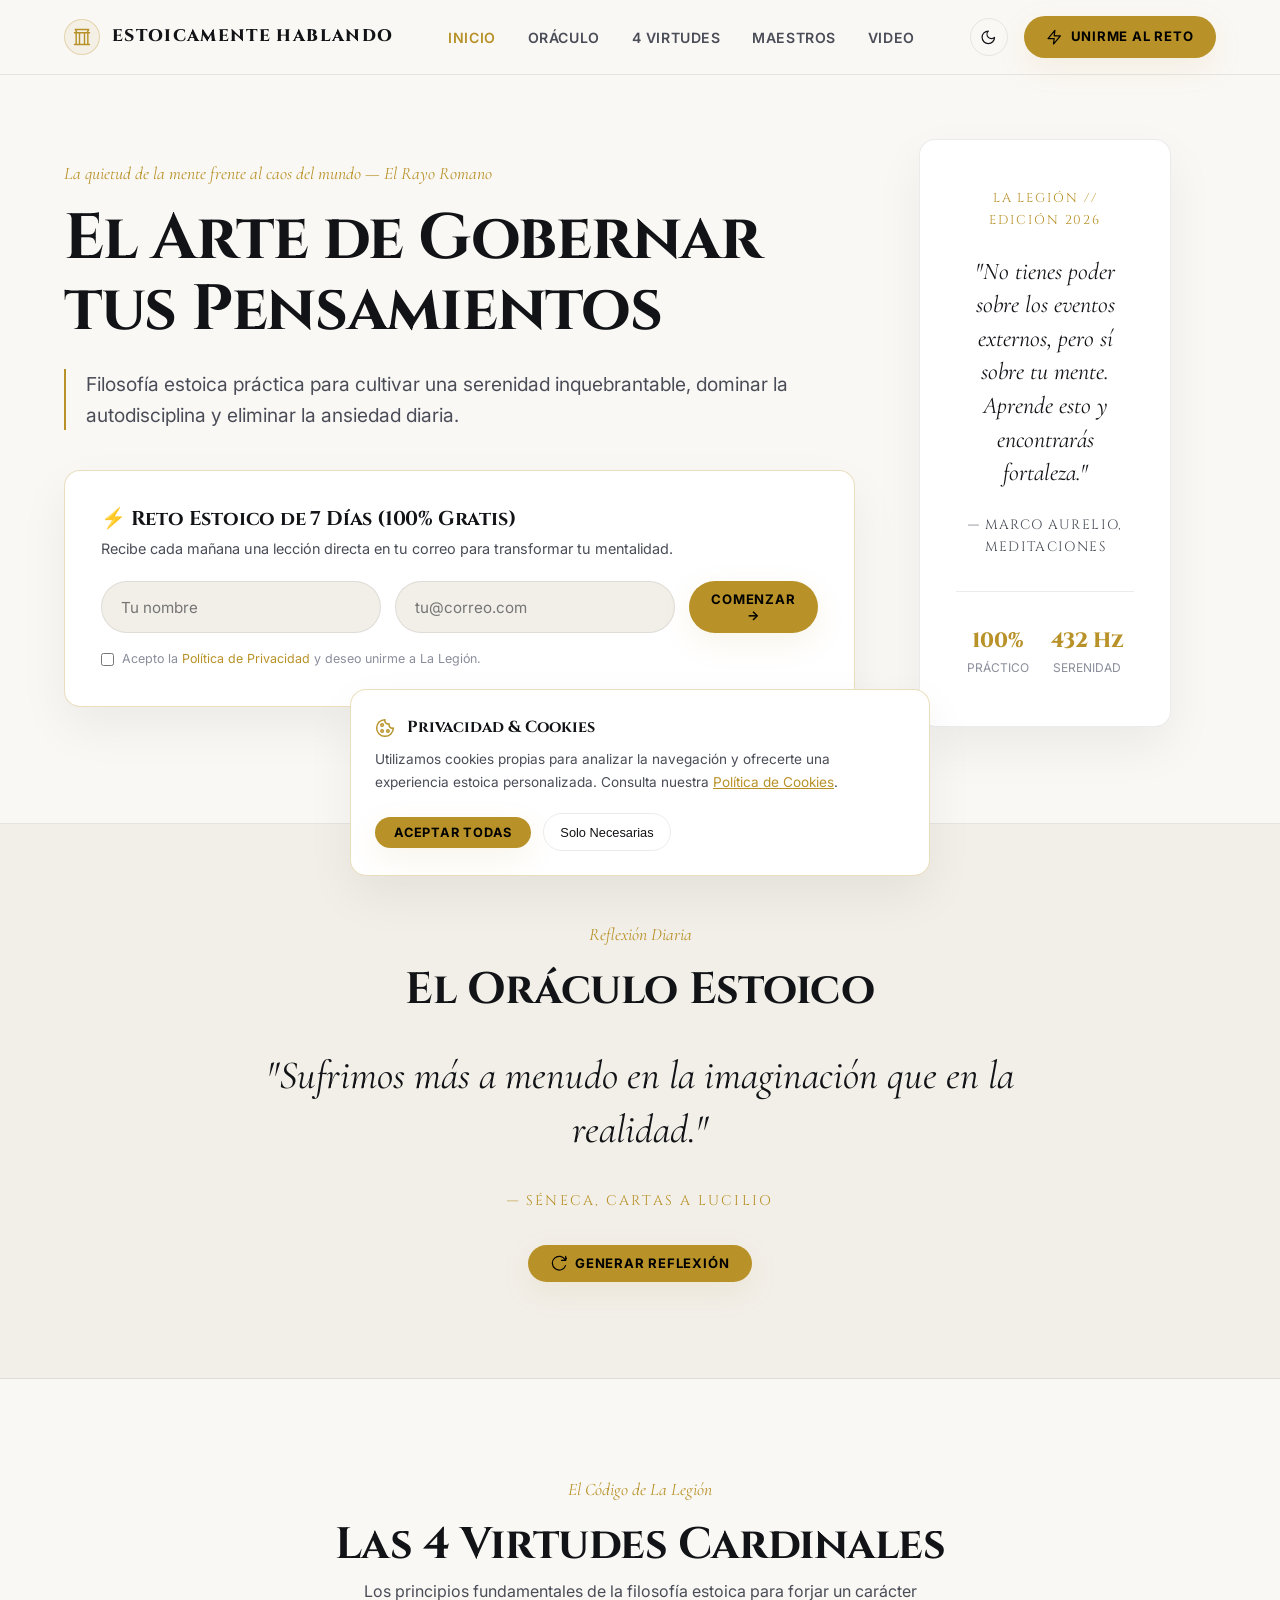
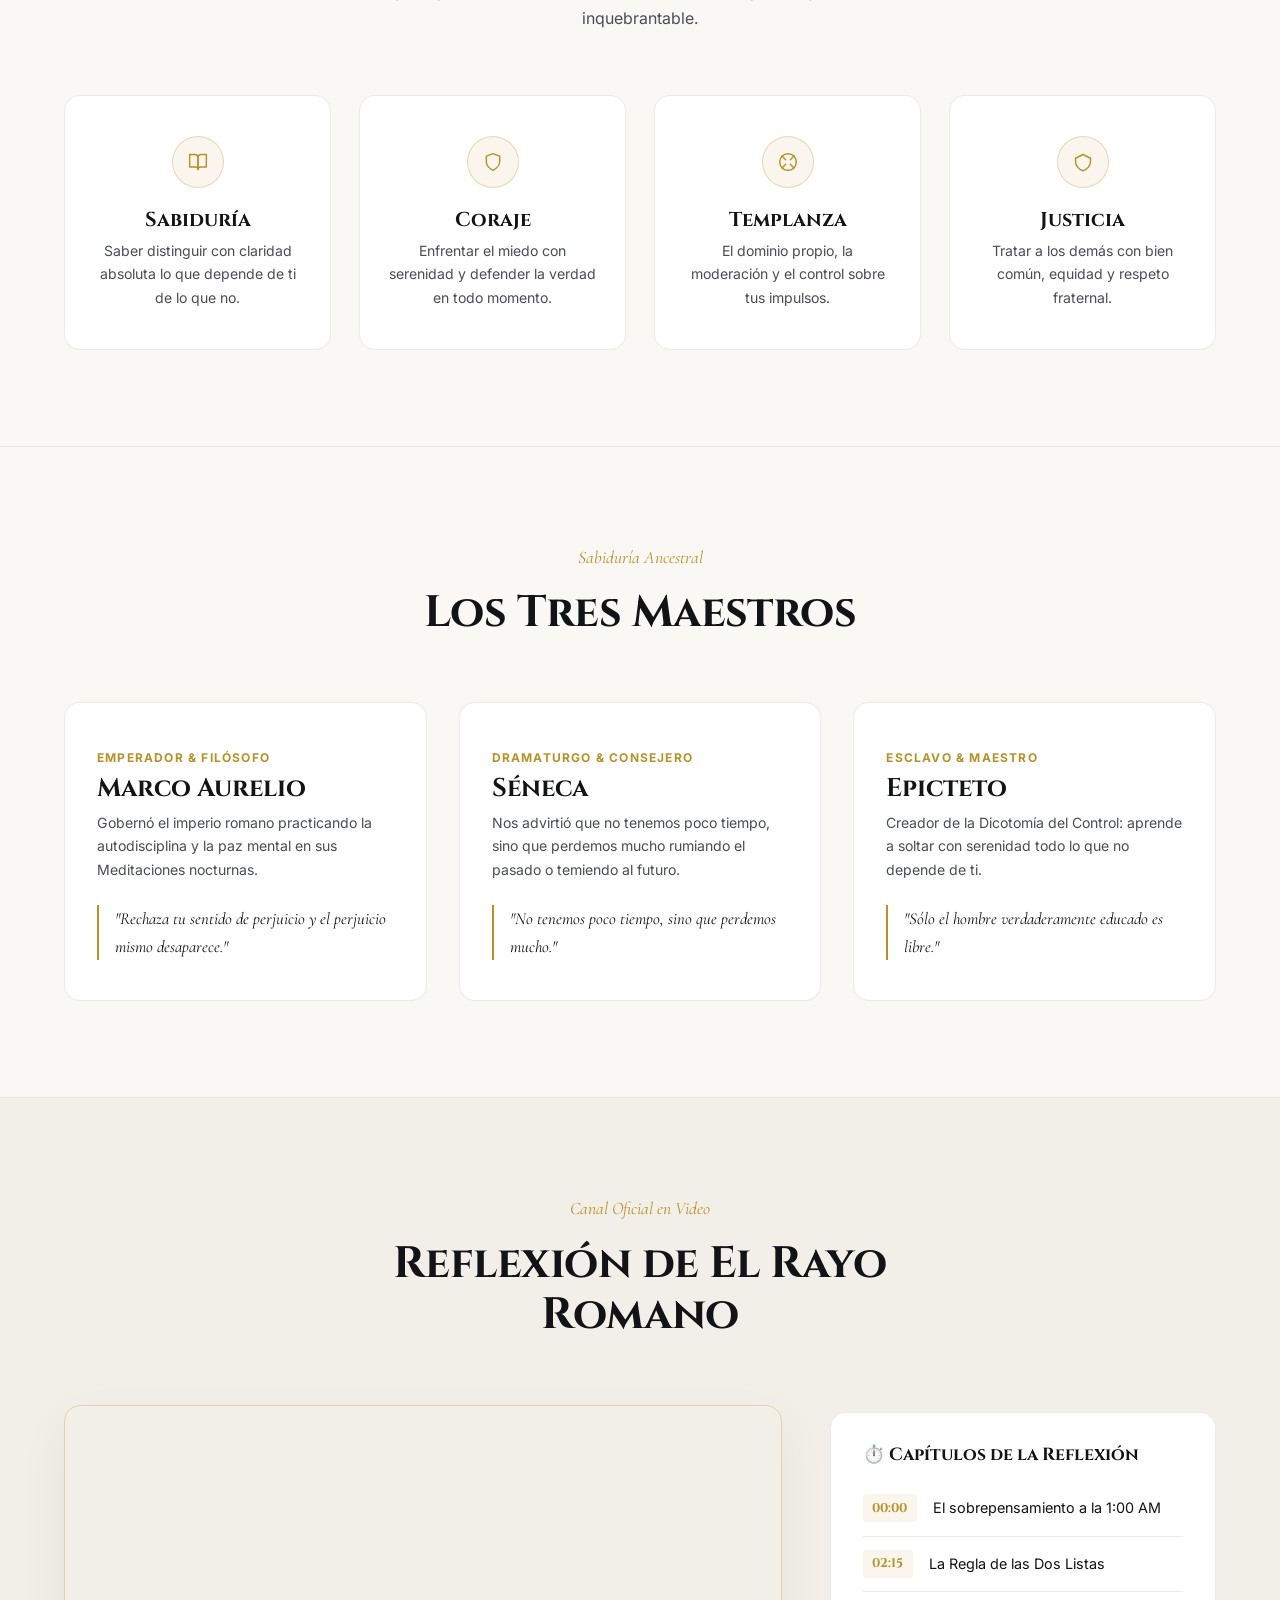
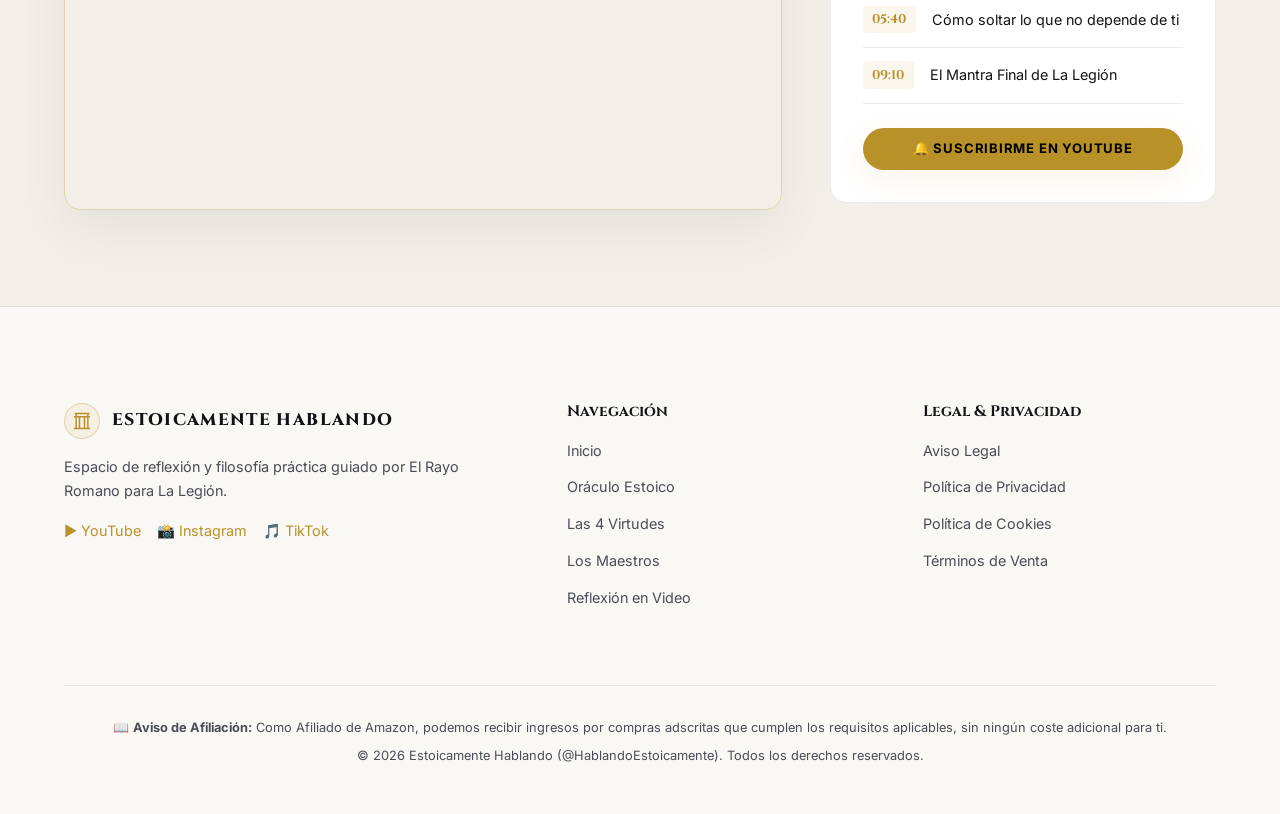
==== index.html @ 5704ef6a "Fix YouTube video section: Set automatic Uploads Playlist ID (UUs15qyAONmD3gwkpDAOhSYQ) for @Habland" ====
<!DOCTYPE html>
<html lang="es" data-theme="dark">
<head>
  <meta charset="UTF-8">
  <meta name="viewport" content="width=device-width, initial-scale=1.0">
  <title>Estoicamente Hablando | Filosofía Práctica & La Legión</title>
  <meta name="description" content="Filosofía estoica práctica para dominar la mente, la disciplina y superar la ansiedad. Edición oficial de Estoicamente Hablando con El Rayo Romano.">

  <!-- Script Anti-FOUC de Tema -->
  <script>
    (function() {
      const savedTheme = localStorage.getItem('v9-theme');
      const systemDark = window.matchMedia('(prefers-color-scheme: dark)').matches;
      const theme = savedTheme || (systemDark ? 'dark' : 'light');
      document.documentElement.setAttribute('data-theme', theme);
    })();
  </script>

  <!-- Google Fonts (Cinzel, Cormorant Garamond, Inter) -->
  <link rel="preconnect" href="https://fonts.googleapis.com">
  <link rel="preconnect" href="https://fonts.gstatic.com" crossorigin>
  <link href="https://fonts.googleapis.com/css2?family=Cinzel:wght@600;700;800;900&family=Cormorant+Garamond:ital,wght@1,500;1,600&family=Inter:wght@400;500;600;700&display=swap" rel="stylesheet">

  <!-- Hoja de Estilo v9.0 Editorial Luxury -->
  <link rel="stylesheet" href="./css/style.css">
</head>
<body>

  <!-- Accesibilidad Skip Link -->
  <a href="#main-content" class="skip-link">Saltar al contenido principal</a>

  <!-- ==========================================
       1. HEADER ELEGANTE DE LUJO
       ========================================== -->
  <header class="site-header-luxury">
    <div class="container">
      <div class="header-luxury-container">
        
        <a href="./index.html" class="luxury-brand" aria-label="Estoicamente Hablando - Inicio">
          <div class="brand-crest">
            <svg class="icon-svg" viewBox="0 0 24 24"><path d="M3 21h18M3 7h18M5 7v14M19 7v14M9 7v14M15 7v14M4 3h16l-2 4H6L4 3z"/></svg>
          </div>
          <span class="brand-title">ESTOICAMENTE HABLANDO</span>
        </a>

        <button type="button" class="mobile-menu-btn" id="mobile-toggle" aria-expanded="false" aria-controls="nav-list" aria-label="Abrir navegación">
          ☰
        </button>

        <nav aria-label="Navegación principal">
          <ul class="luxury-nav-list" id="nav-list">
            <li><a href="./index.html" class="luxury-nav-link active">Inicio</a></li>
            <li><a href="#oraculo" class="luxury-nav-link">Oráculo</a></li>
            <li><a href="#virtudes" class="luxury-nav-link">4 Virtudes</a></li>
            <li><a href="#maestros" class="luxury-nav-link">Maestros</a></li>
            <li><a href="#video" class="luxury-nav-link">Video</a></li>
          </ul>
        </nav>

        <div class="luxury-actions">
          <button type="button" class="btn-theme-toggle" id="theme-btn" aria-label="Cambiar tema claro/oscuro">
            <svg class="icon-svg" viewBox="0 0 24 24"><path d="M12 3a6 6 0 0 0 9 9 9 9 0 1 1-9-9Z"/></svg>
          </button>

          <a href="#reto" class="btn-luxury-gold">
            <svg class="icon-svg" viewBox="0 0 24 24"><polygon points="13 2 3 14 12 14 11 22 21 10 12 10 13 2"/></svg>
            <span>Unirme al Reto</span>
          </a>
        </div>

      </div>
    </div>
  </header>

  <main id="main-content">
    <!-- ==========================================
         2. HERO SECTION (EDITORIAL ELEGANCE)
         ========================================== -->
    <section class="hero-editorial-section" id="hero">
      <div class="container">
        <div class="hero-editorial-grid">
          
          <!-- Columna Izquierda: Manifiesto & Formulario Luxury -->
          <div>
            <span class="editorial-eyebrow">La quietud de la mente frente al caos del mundo — El Rayo Romano</span>

            <h1 class="editorial-headline">
              El Arte de Gobernar tus Pensamientos
            </h1>

            <p class="editorial-lead">
              Filosofía estoica práctica para cultivar una serenidad inquebrantable, dominar la autodisciplina y eliminar la ansiedad diaria.
            </p>

            <div class="editorial-optin-card" id="reto">
              <h2 style="font-size: 1.25rem; margin-bottom: 0.4rem;">⚡ Reto Estoico de 7 Días (100% Gratis)</h2>
              <p style="font-size: 0.9rem; color: var(--text-sub);">
                Recibe cada mañana una lección directa en tu correo para transformar tu mentalidad.
              </p>

              <form id="hero-lead-form" method="POST" data-netlify="true" netlify-honeypot="bot-field">
                <input type="hidden" name="form-name" value="reto-7-dias-v9">
                <p style="display:none;"><label>No llenar: <input name="bot-field"></label></p>

                <div class="editorial-form-row">
                  <input type="text" name="name" required placeholder="Tu nombre" class="input-luxury" aria-label="Nombre">
                  <input type="email" name="email" required placeholder="tu@correo.com" class="input-luxury" aria-label="Correo">
                  <button type="submit" class="btn-luxury-gold">
                    <span>Comenzar →</span>
                  </button>
                </div>

                <div style="margin-top: 1rem; font-size: 0.78rem; color: var(--text-muted);">
                  <label style="cursor: pointer; display: flex; align-items: center; gap: 0.5rem;">
                    <input type="checkbox" required name="gdpr_consent">
                    <span>Acepto la <a href="./privacidad.html" target="_blank" style="color: var(--color-gold);">Política de Privacidad</a> y deseo unirme a La Legión.</span>
                  </label>
                </div>
              </form>
            </div>
          </div>

          <!-- Columna Derecha: Grabado Tipográfico Editorial -->
          <div class="editorial-visual-card">
            <div style="font-family: var(--font-display); font-size: 0.8rem; letter-spacing: 0.15em; color: var(--color-gold); text-transform: uppercase;">
              LA LEGIÓN // EDICIÓN 2026
            </div>

            <div class="visual-quote-serif">
              "No tienes poder sobre los eventos externos, pero sí sobre tu mente. Aprende esto y encontrarás fortaleza."
            </div>

            <div style="font-family: var(--font-display); font-size: 0.85rem; letter-spacing: 0.1em; text-transform: uppercase; color: var(--text-sub);">
              — MARCO AURELIO, MEDITACIONES
            </div>

            <hr style="border: 0; border-top: 1px solid var(--border-rule); margin: 2rem 0;">

            <div style="display: flex; justify-content: space-around; text-align: center;">
              <div>
                <div style="font-family: var(--font-display); font-size: 1.3rem; font-weight: 800; color: var(--color-gold);">100%</div>
                <div style="font-size: 0.75rem; color: var(--text-muted);">PRÁCTICO</div>
              </div>
              <div>
                <div style="font-family: var(--font-display); font-size: 1.3rem; font-weight: 800; color: var(--color-gold);">432 Hz</div>
                <div style="font-size: 0.75rem; color: var(--text-muted);">SERENIDAD</div>
              </div>
            </div>
          </div>

        </div>
      </div>
    </section>

    <!-- ==========================================
         3. SECCIÓN ORÁCULO DE REFLEXIONES
         ========================================== -->
    <section class="section-oracle" id="oraculo">
      <div class="container">
        <div class="oracle-luxury-box">
          <span class="editorial-eyebrow">Reflexión Diaria</span>
          <h2>El Oráculo Estoico</h2>

          <div class="oracle-quote-display" id="oracle-text">
            "Sufrimos más a menudo en la imaginación que en la realidad."
          </div>
          <div class="oracle-author-display" id="oracle-author">
            — SÉNECA, CARTAS A LUCILIO
          </div>

          <button type="button" class="btn-luxury-gold" id="oracle-btn">
            <svg class="icon-svg" viewBox="0 0 24 24"><path d="M21.5 2v6h-6M21.34 15.57a10 10 0 1 1-.57-8.38l5.67-5.67"/></svg>
            <span>Generar Reflexión</span>
          </button>
        </div>
      </div>
    </section>

    <!-- ==========================================
         4. SECCIÓN LAS 4 VIRTUDES (LUXURY GRID)
         ========================================== -->
    <section class="section-virtues" id="virtudes">
      <div class="container">
        <div class="section-header-center">
          <span class="editorial-eyebrow">El Código de La Legión</span>
          <h2>Las 4 Virtudes Cardinales</h2>
          <p style="margin-top: 0.5rem;">Los principios fundamentales de la filosofía estoica para forjar un carácter inquebrantable.</p>
        </div>

        <div class="virtues-luxury-grid">
          <!-- Sabiduría -->
          <div class="virtue-card-luxury">
            <div class="virtue-crest-icon">
              <svg class="icon-svg" viewBox="0 0 24 24"><path d="M2 3h6a4 4 0 0 1 4 4v14a3 3 0 0 0-3-3H2z"/><path d="M22 3h-6a4 4 0 0 0-4 4v14a3 3 0 0 1 3-3h7z"/></svg>
            </div>
            <h3 style="font-size: 1.25rem; margin-bottom: 0.5rem;">Sabiduría</h3>
            <p style="font-size: 0.88rem;">Saber distinguir con claridad absoluta lo que depende de ti de lo que no.</p>
          </div>

          <!-- Coraje -->
          <div class="virtue-card-luxury">
            <div class="virtue-crest-icon">
              <svg class="icon-svg" viewBox="0 0 24 24"><path d="M12 22s8-4 8-10V5l-8-3-8 3v7c0 6 8 10 8 10z"/></svg>
            </div>
            <h3 style="font-size: 1.25rem; margin-bottom: 0.5rem;">Coraje</h3>
            <p style="font-size: 0.88rem;">Enfrentar el miedo con serenidad y defender la verdad en todo momento.</p>
          </div>

          <!-- Templanza -->
          <div class="virtue-card-luxury">
            <div class="virtue-crest-icon">
              <svg class="icon-svg" viewBox="0 0 24 24"><circle cx="12" cy="12" r="10"/><path d="m4.93 4.93 4.24 4.24"/><path d="m14.83 9.17 4.24-4.24"/><path d="m14.83 14.83 4.24 4.24"/><path d="m9.17 14.83-4.24 4.24"/></svg>
            </div>
            <h3 style="font-size: 1.25rem; margin-bottom: 0.5rem;">Templanza</h3>
            <p style="font-size: 0.88rem;">El dominio propio, la moderación y el control sobre tus impulsos.</p>
          </div>

          <!-- Justicia -->
          <div class="virtue-card-luxury">
            <div class="virtue-crest-icon">
              <svg class="icon-svg" viewBox="0 0 24 24"><path d="m12 3-9 4.5v3.5c0 5.25 3.75 10.15 9 11.5 5.25-1.35 9-6.25 9-11.5V7.5L12 3z"/></svg>
            </div>
            <h3 style="font-size: 1.25rem; margin-bottom: 0.5rem;">Justicia</h3>
            <p style="font-size: 0.88rem;">Tratar a los demás con bien común, equidad y respeto fraternal.</p>
          </div>
        </div>
      </div>
    </section>

    <!-- ==========================================
         5. SECCIÓN LOS TRES MAESTROS
         ========================================== -->
    <section class="section-masters" id="maestros">
      <div class="container">
        <div class="section-header-center">
          <span class="editorial-eyebrow">Sabiduría Ancestral</span>
          <h2>Los Tres Maestros</h2>
        </div>

        <div class="masters-luxury-grid">
          <!-- Marco Aurelio -->
          <div class="master-card-luxury">
            <span style="font-size: 0.75rem; font-weight: 700; letter-spacing: 0.1em; color: var(--color-gold); text-transform: uppercase;">EMPERADOR & FILÓSOFO</span>
            <h3 style="margin-top: 0.25rem;">Marco Aurelio</h3>
            <p style="font-size: 0.88rem; margin-top: 0.5rem;">Gobernó el imperio romano practicando la autodisciplina y la paz mental en sus Meditaciones nocturnas.</p>
            <div class="master-quote-serif">
              "Rechaza tu sentido de perjuicio y el perjuicio mismo desaparece."
            </div>
          </div>

          <!-- Séneca -->
          <div class="master-card-luxury">
            <span style="font-size: 0.75rem; font-weight: 700; letter-spacing: 0.1em; color: var(--color-gold); text-transform: uppercase;">DRAMATURGO & CONSEJERO</span>
            <h3 style="margin-top: 0.25rem;">Séneca</h3>
            <p style="font-size: 0.88rem; margin-top: 0.5rem;">Nos advirtió que no tenemos poco tiempo, sino que perdemos mucho rumiando el pasado o temiendo al futuro.</p>
            <div class="master-quote-serif">
              "No tenemos poco tiempo, sino que perdemos mucho."
            </div>
          </div>

          <!-- Epicteto -->
          <div class="master-card-luxury">
            <span style="font-size: 0.75rem; font-weight: 700; letter-spacing: 0.1em; color: var(--color-gold); text-transform: uppercase;">ESCLAVO & MAESTRO</span>
            <h3 style="margin-top: 0.25rem;">Epicteto</h3>
            <p style="font-size: 0.88rem; margin-top: 0.5rem;">Creador de la Dicotomía del Control: aprende a soltar con serenidad todo lo que no depende de ti.</p>
            <div class="master-quote-serif">
              "Sólo el hombre verdaderamente educado es libre."
            </div>
          </div>
        </div>
      </div>
    </section>

    <!-- ==========================================
         6. SECCIÓN VIDEO REFLEXIÓN
         ========================================== -->
    <section class="section-video" id="video">
      <div class="container">
        <div class="section-header-center">
          <span class="editorial-eyebrow">Canal Oficial en Video</span>
          <h2>Reflexión de El Rayo Romano</h2>
        </div>

        <div class="video-editorial-grid">
          <div class="video-frame-luxury">
            <iframe 
              src="https://www.youtube-nocookie.com/embed/videoseries?list=UUs15qyAONmD3gwkpDAOhSYQ&enablejsapi=1" 
              title="Último Video de Estoicamente Hablando"
              allow="accelerometer; autoplay; clipboard-write; encrypted-media; gyroscope; picture-in-picture" 
              allowfullscreen
              loading="lazy">
            </iframe>
          </div>

          <div class="chapters-luxury-box">
            <h3 style="font-size: 1.1rem; margin-bottom: 1rem;">⏱️ Capítulos de la Reflexión</h3>
            
            <div class="chapter-link-row" data-time="0">
              <span class="timestamp-badge">00:00</span>
              <span style="font-size: 0.9rem;">El sobrepensamiento a la 1:00 AM</span>
            </div>
            <div class="chapter-link-row" data-time="135">
              <span class="timestamp-badge">02:15</span>
              <span style="font-size: 0.9rem;">La Regla de las Dos Listas</span>
            </div>
            <div class="chapter-link-row" data-time="340">
              <span class="timestamp-badge">05:40</span>
              <span style="font-size: 0.9rem;">Cómo soltar lo que no depende de ti</span>
            </div>
            <div class="chapter-link-row" data-time="550">
              <span class="timestamp-badge">09:10</span>
              <span style="font-size: 0.9rem;">El Mantra Final de La Legión</span>
            </div>

            <div style="margin-top: 1.5rem;">
              <a href="https://www.youtube.com/@HablandoEstoicamente?sub_confirmation=1" target="_blank" rel="noopener" class="btn-luxury-gold" style="width: 100%; justify-content: center;">
                <span>🔔 Suscribirme en YouTube</span>
              </a>
            </div>
          </div>
        </div>
      </div>
    </section>

  </main>

  <!-- ==========================================
       7. FOOTER ELEGANTE MULTICOLUMNA
       ========================================== -->
  <footer class="site-footer-luxury">
    <div class="container">
      <div class="footer-luxury-grid">
        
        <div>
          <div class="luxury-brand" style="margin-bottom: 1rem;">
            <div class="brand-crest">
              <svg class="icon-svg" viewBox="0 0 24 24"><path d="M3 21h18M3 7h18M5 7v14M19 7v14M9 7v14M15 7v14M4 3h16l-2 4H6L4 3z"/></svg>
            </div>
            <span class="brand-title">ESTOICAMENTE HABLANDO</span>
          </div>
          <p style="font-size: 0.9rem; margin-bottom: 1rem;">
            Espacio de reflexión y filosofía práctica guiado por El Rayo Romano para La Legión.
          </p>
          <div style="display: flex; gap: 1rem; font-size: 0.9rem;">
            <a href="https://www.youtube.com/@HablandoEstoicamente" target="_blank" rel="noopener">▶️ YouTube</a>
            <a href="https://instagram.com" target="_blank" rel="noopener">📸 Instagram</a>
            <a href="https://tiktok.com" target="_blank" rel="noopener">🎵 TikTok</a>
          </div>
        </div>

        <div>
          <h4 style="font-size: 0.95rem; font-family: var(--font-display); margin-bottom: 1rem;">Navegación</h4>
          <ul class="footer-nav-list">
            <li><a href="./index.html">Inicio</a></li>
            <li><a href="#oraculo">Oráculo Estoico</a></li>
            <li><a href="#virtudes">Las 4 Virtudes</a></li>
            <li><a href="#maestros">Los Maestros</a></li>
            <li><a href="#video">Reflexión en Video</a></li>
          </ul>
        </div>

        <div>
          <h4 style="font-size: 0.95rem; font-family: var(--font-display); margin-bottom: 1rem;">Legal & Privacidad</h4>
          <ul class="footer-nav-list">
            <li><a href="./aviso-legal.html">Aviso Legal</a></li>
            <li><a href="./privacidad.html">Política de Privacidad</a></li>
            <li><a href="./cookies.html">Política de Cookies</a></li>
            <li><a href="./terminos.html">Términos de Venta</a></li>
          </ul>
        </div>

      </div>

      <div class="footer-disclaimer-legal">
        <p>📖 <strong>Aviso de Afiliación:</strong> Como Afiliado de Amazon, podemos recibir ingresos por compras adscritas que cumplen los requisitos aplicables, sin ningún coste adicional para ti.</p>
        <p style="margin-top: 0.5rem;">© 2026 Estoicamente Hablando (@HablandoEstoicamente). Todos los derechos reservados.</p>
      </div>
    </div>
  </footer>

  <!-- Cookie Consent Banner (GDPR / AEPD) -->
  <div id="cookie-banner" class="cookie-banner-luxury" role="dialog" aria-live="polite" aria-label="Consentimiento de Cookies" style="display: none;">
    <div style="display: flex; align-items: center; gap: 0.75rem; margin-bottom: 0.5rem;">
      <div style="color: var(--color-gold);">
        <svg class="icon-svg" viewBox="0 0 24 24"><path d="M12 2a10 10 0 1 0 10 10 4 4 0 0 1-5-5 4 4 0 0 1-5-5z"/><circle cx="8.5" cy="8.5" r="1.5"/><circle cx="15.5" cy="15.5" r="1.5"/><circle cx="8.5" cy="15.5" r="1.5"/></svg>
      </div>
      <h3 style="font-size: 1rem; font-family: var(--font-display); color: var(--text-main);">Privacidad & Cookies</h3>
    </div>
    <p style="font-size: 0.85rem; color: var(--text-sub); margin-bottom: 1.25rem;">
      Utilizamos cookies propias para analizar la navegación y ofrecerte una experiencia estoica personalizada. Consulta nuestra <a href="./cookies.html" style="color: var(--color-gold); text-decoration: underline;">Política de Cookies</a>.
    </p>
    <div style="display: flex; gap: 0.75rem; flex-wrap: wrap; align-items: center;">
      <button type="button" id="cookie-accept" class="btn-luxury-gold" style="font-size: 0.8rem; padding: 0.5rem 1.2rem;">
        <span>Aceptar Todas</span>
      </button>
      <button type="button" id="cookie-reject" class="btn-theme-toggle" style="font-size: 0.8rem; width: auto; padding: 0.5rem 1rem; border-radius: var(--radius-pill);">
        <span>Solo Necesarias</span>
      </button>
    </div>
  </div>

  <!-- Core JavaScript v9.0 -->
  <script src="./js/main.js"></script>
</body>
</html>
---- css/style.css ----
/* ==========================================================================
   🏛️ ESTOICAMENTE HABLANDO — REDISEÑO EDITORIAL LUXURY v9.0
   Estilo: Elegancia Clásica, Crema Cálido & Ébano, Tipografía de Lujo
   ========================================================================== */

/* --------------------------------------------------------------------------
   1. PALETA DE COLOR LUXURY & TOKENS DE DISEÑO
   -------------------------------------------------------------------------- */
:root {
  /* Modo Oscuro (Ébano Nocturno & Oro Champaña) */
  --bg-main: #0D0E12;
  --bg-card: #151720;
  --bg-card-hover: #1C1F2B;
  --bg-subtle: #12141A;

  --text-main: #F4F2EC;        /* Marfil Cálido */
  --text-sub: #A0A5B5;         /* Gris Seda */
  --text-muted: #6B7082;

  --color-gold: #D4AF37;        /* Oro Champaña */
  --color-gold-light: #E6C200;
  --color-gold-bg: rgba(212, 175, 55, 0.08);
  --border-rule: rgba(255, 255, 255, 0.1);
  --border-gold-subtle: rgba(212, 175, 55, 0.3);

  /* Tipografía de Lujo */
  --font-display: "Cinzel", Georgia, serif;
  --font-body: "Inter", -apple-system, sans-serif;
  --font-serif: "Cormorant Garamond", Georgia, serif;

  /* Espaciado y Sombras */
  --space-3xs: 0.25rem;
  --space-2xs: 0.5rem;
  --space-xs: 0.75rem;
  --space-sm: 1rem;
  --space-md: 1.5rem;
  --space-lg: 2.5rem;
  --space-xl: 4rem;
  --space-2xl: 6rem;

  --radius-card: 16px;
  --radius-pill: 9999px;

  --shadow-luxury: 0 20px 50px rgba(0, 0, 0, 0.4);
  --shadow-gold: 0 10px 30px rgba(212, 175, 55, 0.15);
  --transition-luxury: 300ms cubic-bezier(0.16, 1, 0.3, 1);
}

/* Modo Claro (Marfil Crema & Ébano Profundo) */
[data-theme="light"] {
  --bg-main: #FAF8F5;
  --bg-card: #FFFFFF;
  --bg-card-hover: #F5F2EC;
  --bg-subtle: #F2EFE9;

  --text-main: #121316;
  --text-sub: #4A4D57;
  --text-muted: #8A8E9B;

  --color-gold: #B89228;
  --color-gold-light: #D4AF37;
  --color-gold-bg: rgba(184, 146, 40, 0.08);
  --border-rule: rgba(0, 0, 0, 0.08);
  --border-gold-subtle: rgba(184, 146, 40, 0.3);

  --shadow-luxury: 0 20px 50px rgba(0, 0, 0, 0.06);
  --shadow-gold: 0 10px 30px rgba(184, 146, 40, 0.1);
}

/* --------------------------------------------------------------------------
   2. REGLAS BASE & ACCESIBILIDAD
   -------------------------------------------------------------------------- */
*, *::before, *::after {
  box-sizing: border-box;
  margin: 0;
  padding: 0;
}

html, body {
  width: 100%;
  overflow-x: clip;
  background-color: var(--bg-main);
  color: var(--text-main);
  font-family: var(--font-body);
  font-size: 16px;
  line-height: 1.65;
  -webkit-font-smoothing: antialiased;
}

*:focus-visible {
  outline: 2px solid var(--color-gold);
  outline-offset: 3px;
}

.skip-link {
  position: absolute;
  top: -100px;
  left: 1rem;
  background: var(--color-gold);
  color: #000;
  padding: 0.5rem 1.25rem;
  font-weight: 700;
  z-index: 9999;
  border-radius: var(--radius-pill);
  text-decoration: none;
  transition: top var(--transition-luxury);
}
.skip-link:focus { top: 1rem; }

h1, h2, h3, h4 {
  font-family: var(--font-display);
  font-weight: 700;
  line-height: 1.15;
  color: var(--text-main);
  overflow-wrap: anywhere;
}

h1 { font-size: clamp(2.5rem, 5vw, 4.25rem); letter-spacing: -0.02em; }
h2 { font-size: clamp(1.75rem, 3.5vw, 2.75rem); letter-spacing: -0.01em; }
h3 { font-size: clamp(1.25rem, 2vw, 1.6rem); }

p { color: var(--text-sub); }

a {
  color: var(--color-gold);
  text-decoration: none;
  transition: color var(--transition-luxury);
}
a:hover { color: var(--text-main); }

.container {
  width: 100%;
  max-width: 1200px;
  margin: 0 auto;
  padding: 0 1.5rem;
}

.icon-svg {
  width: 1.25em;
  height: 1.25em;
  stroke-width: 1.75;
  stroke: currentColor;
  fill: none;
  stroke-linecap: round;
  stroke-linejoin: round;
  display: inline-block;
  vertical-align: middle;
}

/* --------------------------------------------------------------------------
   3. HEADER ELEGANTE DE LUJO (STICKY GLASS)
   -------------------------------------------------------------------------- */
.site-header-luxury {
  position: sticky;
  top: 0;
  z-index: 100;
  background: rgba(13, 14, 18, 0.85);
  backdrop-filter: blur(16px);
  -webkit-backdrop-filter: blur(16px);
  border-bottom: 1px solid var(--border-rule);
  padding: 1rem 0;
  transition: background var(--transition-luxury);
}
[data-theme="light"] .site-header-luxury {
  background: rgba(250, 248, 245, 0.88);
}

.header-luxury-container {
  display: flex;
  justify-content: space-between;
  align-items: center;
}

.luxury-brand {
  display: flex;
  align-items: center;
  gap: 0.75rem;
  text-decoration: none;
}
.brand-crest {
  width: 36px;
  height: 36px;
  border: 1px solid var(--border-gold-subtle);
  border-radius: 50%;
  display: flex;
  align-items: center;
  justify-content: center;
  color: var(--color-gold);
  background: var(--color-gold-bg);
}
.brand-title {
  font-family: var(--font-display);
  font-size: 1.05rem;
  font-weight: 800;
  letter-spacing: 0.08em;
  color: var(--text-main);
}

.luxury-nav-list {
  display: flex;
  list-style: none;
  gap: 2rem;
}
.luxury-nav-link {
  font-size: 0.88rem;
  font-weight: 600;
  letter-spacing: 0.04em;
  text-transform: uppercase;
  color: var(--text-sub);
  transition: color var(--transition-luxury);
}
.luxury-nav-link:hover, .luxury-nav-link.active {
  color: var(--color-gold);
}

.luxury-actions {
  display: flex;
  align-items: center;
  gap: 1rem;
}

.btn-luxury-gold {
  background: var(--color-gold);
  color: #000;
  font-family: var(--font-body);
  font-weight: 700;
  font-size: 0.82rem;
  letter-spacing: 0.06em;
  text-transform: uppercase;
  padding: 0.65rem 1.4rem;
  border-radius: var(--radius-pill);
  border: none;
  cursor: pointer;
  display: inline-flex;
  align-items: center;
  gap: 0.5rem;
  transition: transform var(--transition-luxury), box-shadow var(--transition-luxury);
  box-shadow: var(--shadow-gold);
}
.btn-luxury-gold:hover {
  transform: translateY(-2px);
  background: var(--color-gold-light);
}

.btn-theme-toggle {
  background: transparent;
  border: 1px solid var(--border-rule);
  color: var(--text-main);
  width: 38px;
  height: 38px;
  border-radius: 50%;
  display: flex;
  align-items: center;
  justify-content: center;
  cursor: pointer;
  transition: border-color var(--transition-luxury);
}
.btn-theme-toggle:hover {
  border-color: var(--color-gold);
}

.mobile-menu-btn {
  display: none;
  background: transparent;
  border: none;
  color: var(--text-main);
  font-size: 1.5rem;
  cursor: pointer;
}

/* --------------------------------------------------------------------------
   4. HERO SECTION (EDITORIAL ASYMMETRIC ELEGANCE)
   -------------------------------------------------------------------------- */
.hero-editorial-section {
  padding: 4rem 0 6rem 0;
  border-bottom: 1px solid var(--border-rule);
}

.hero-editorial-grid {
  display: grid;
  grid-template-columns: 1.15fr 0.85fr;
  gap: 4rem;
  align-items: center;
}

.editorial-eyebrow {
  font-family: var(--font-serif);
  font-style: italic;
  font-size: 1.1rem;
  color: var(--color-gold);
  margin-bottom: 1rem;
  display: block;
}

.editorial-headline {
  margin-bottom: 1.5rem;
  line-height: 1.1;
}

.editorial-lead {
  font-size: 1.2rem;
  line-height: 1.6;
  color: var(--text-sub);
  margin-bottom: 2.5rem;
  border-left: 2px solid var(--color-gold);
  padding-left: 1.25rem;
}

/* Formulario Luxury Card */
.editorial-optin-card {
  background: var(--bg-card);
  border: 1px solid var(--border-gold-subtle);
  border-radius: var(--radius-card);
  padding: 2.25rem;
  box-shadow: var(--shadow-luxury);
}

.editorial-form-row {
  display: grid;
  grid-template-columns: 1fr 1fr auto;
  gap: 0.85rem;
  margin-top: 1.25rem;
}

.input-luxury {
  background: var(--bg-subtle);
  border: 1px solid var(--border-rule);
  color: var(--text-main);
  padding: 0.85rem 1.2rem;
  border-radius: var(--radius-pill);
  font-family: var(--font-body);
  font-size: 0.95rem;
  transition: border-color var(--transition-luxury);
}
.input-luxury:focus {
  border-color: var(--color-gold);
  outline: none;
}

/* Columna Derecha: Grabado Editorial */
.editorial-visual-card {
  background: var(--bg-card);
  border: 1px solid var(--border-rule);
  border-radius: var(--radius-card);
  padding: 3rem 2.25rem;
  text-align: center;
  position: relative;
  box-shadow: var(--shadow-luxury);
}

.visual-quote-serif {
  font-family: var(--font-serif);
  font-style: italic;
  font-size: 1.5rem;
  line-height: 1.4;
  color: var(--text-main);
  margin: 1.5rem 0;
}

/* --------------------------------------------------------------------------
   5. SECCIÓN ORÁCULO DE REFLEXIONES (PULL-QUOTE ELEGANCE)
   -------------------------------------------------------------------------- */
.section-oracle {
  padding: 6rem 0;
  border-bottom: 1px solid var(--border-rule);
  background: var(--bg-subtle);
}

.oracle-luxury-box {
  max-width: 850px;
  margin: 0 auto;
  text-align: center;
}

.oracle-quote-display {
  font-family: var(--font-serif);
  font-style: italic;
  font-size: clamp(1.6rem, 3.2vw, 2.5rem);
  line-height: 1.35;
  color: var(--text-main);
  margin: 2rem 0;
  min-height: 110px;
  display: flex;
  align-items: center;
  justify-content: center;
  transition: opacity 300ms var(--transition-luxury), transform 300ms var(--transition-luxury);
}

.oracle-author-display {
  font-family: var(--font-display);
  font-size: 0.88rem;
  letter-spacing: 0.15em;
  text-transform: uppercase;
  color: var(--color-gold);
  margin-bottom: 2rem;
}

/* --------------------------------------------------------------------------
   6. SECCIÓN LAS 4 VIRTUDES (LUXURY GRID)
   -------------------------------------------------------------------------- */
.section-virtues {
  padding: 6rem 0;
  border-bottom: 1px solid var(--border-rule);
}

.section-header-center {
  text-align: center;
  max-width: 650px;
  margin: 0 auto 4rem auto;
}

.virtues-luxury-grid {
  display: grid;
  grid-template-columns: repeat(4, 1fr);
  gap: 1.75rem;
}

.virtue-card-luxury {
  background: var(--bg-card);
  border: 1px solid var(--border-rule);
  border-radius: var(--radius-card);
  padding: 2.5rem 1.75rem;
  text-align: center;
  transition: transform var(--transition-luxury), border-color var(--transition-luxury), box-shadow var(--transition-luxury);
}
.virtue-card-luxury:hover {
  transform: translateY(-6px);
  border-color: var(--border-gold-subtle);
  box-shadow: var(--shadow-luxury);
}

.virtue-crest-icon {
  width: 52px;
  height: 52px;
  border: 1px solid var(--border-gold-subtle);
  background: var(--color-gold-bg);
  border-radius: 50%;
  display: flex;
  align-items: center;
  justify-content: center;
  margin: 0 auto 1.25rem auto;
  color: var(--color-gold);
}

/* --------------------------------------------------------------------------
   7. SECCIÓN LOS TRES MAESTROS (PORTRAIT CARDS)
   -------------------------------------------------------------------------- */
.section-masters {
  padding: 6rem 0;
  border-bottom: 1px solid var(--border-rule);
}

.masters-luxury-grid {
  display: grid;
  grid-template-columns: repeat(3, 1fr);
  gap: 2rem;
}

.master-card-luxury {
  background: var(--bg-card);
  border: 1px solid var(--border-rule);
  border-radius: var(--radius-card);
  padding: 2.5rem 2rem;
  transition: border-color var(--transition-luxury), transform var(--transition-luxury);
}
.master-card-luxury:hover {
  border-color: var(--border-gold-subtle);
  transform: translateY(-4px);
}

.master-quote-serif {
  border-left: 2px solid var(--color-gold);
  padding-left: 1rem;
  font-family: var(--font-serif);
  font-style: italic;
  margin-top: 1.5rem;
  color: var(--text-main);
  font-size: 1.05rem;
}

/* --------------------------------------------------------------------------
   8. SECCIÓN VIDEO REFLEXIÓN
   -------------------------------------------------------------------------- */
.section-video {
  padding: 6rem 0;
  border-bottom: 1px solid var(--border-rule);
  background: var(--bg-subtle);
}

.video-editorial-grid {
  display: grid;
  grid-template-columns: 1.3fr 0.7fr;
  gap: 3rem;
  align-items: center;
}

.video-frame-luxury {
  position: relative;
  width: 100%;
  padding-bottom: 56.25%;
  border-radius: var(--radius-card);
  overflow: hidden;
  border: 1px solid var(--border-gold-subtle);
  box-shadow: var(--shadow-luxury);
}
.video-frame-luxury iframe {
  position: absolute;
  top: 0; left: 0; width: 100%; height: 100%; border: none;
}

.chapters-luxury-box {
  background: var(--bg-card);
  border: 1px solid var(--border-rule);
  border-radius: var(--radius-card);
  padding: 2rem;
}

.chapter-link-row {
  display: flex;
  align-items: center;
  gap: 1rem;
  padding: 0.85rem 0;
  border-bottom: 1px solid var(--border-rule);
  cursor: pointer;
  transition: color var(--transition-luxury);
}
.chapter-link-row:last-child { border-bottom: none; }
.chapter-link-row:hover { color: var(--color-gold); }

.timestamp-badge {
  font-family: var(--font-display);
  font-weight: 700;
  color: var(--color-gold);
  background: var(--color-gold-bg);
  padding: 0.2rem 0.6rem;
  border-radius: 4px;
  font-size: 0.8rem;
}

/* --------------------------------------------------------------------------
   9. FOOTER ELEGANTE MULTICOLUMNA
   -------------------------------------------------------------------------- */
.site-footer-luxury {
  padding: 6rem 0 3rem 0;
  background: var(--bg-main);
}

.footer-luxury-grid {
  display: grid;
  grid-template-columns: 1.5fr 1fr 1fr;
  gap: 4rem;
  margin-bottom: 4rem;
}

.footer-nav-list {
  list-style: none;
}
.footer-nav-list li { margin-bottom: 0.65rem; }
.footer-nav-list a {
  color: var(--text-sub);
  font-size: 0.9rem;
  text-decoration: none;
  transition: color var(--transition-luxury);
}
.footer-nav-list a:hover { color: var(--color-gold); }

.footer-disclaimer-legal {
  border-top: 1px solid var(--border-rule);
  padding-top: 2rem;
  font-size: 0.8rem;
  color: var(--text-muted);
  text-align: center;
  line-height: 1.6;
}

/* --------------------------------------------------------------------------
   10. BANNER DE CONSENTIMIENTO DE COOKIES (GDPR / AEPD)
   -------------------------------------------------------------------------- */
.cookie-banner-luxury {
  position: fixed;
  bottom: 1.5rem;
  left: 50%;
  transform: translateX(-50%) translateY(20px);
  width: calc(100% - 3rem);
  max-width: 580px;
  z-index: 9999;
  background: var(--bg-card);
  border: 1px solid var(--border-gold-subtle);
  border-radius: var(--radius-card);
  padding: 1.5rem;
  box-shadow: var(--shadow-luxury);
  opacity: 0;
  transition: opacity 300ms var(--transition-luxury), transform 300ms var(--transition-luxury);
}
.cookie-banner-luxury.show {
  opacity: 1;
  transform: translateX(-50%) translateY(0);
}

/* --------------------------------------------------------------------------
   11. RESPONSIVE BREAKPOINTS
   -------------------------------------------------------------------------- */
@media (max-width: 1024px) {
  .hero-editorial-grid, .video-editorial-grid, .footer-luxury-grid {
    grid-template-columns: 1fr;
    gap: 3rem;
  }
  .virtues-luxury-grid {
    grid-template-columns: repeat(2, 1fr);
  }
  .masters-luxury-grid {
    grid-template-columns: 1fr;
  }
  .editorial-form-row {
    grid-template-columns: 1fr;
  }
}

@media (max-width: 768px) {
  .luxury-nav-list {
    display: none;
    position: absolute;
    top: 100%;
    left: 0;
    width: 100%;
    background: var(--bg-card);
    border: 1px solid var(--border-rule);
    flex-direction: column;
    padding: 1.5rem;
    gap: 1rem;
  }
  .luxury-nav-list.active { display: flex; }
  .mobile-menu-btn { display: block; }
  .virtues-luxury-grid { grid-template-columns: 1fr; }
}

@media (prefers-reduced-motion: reduce) {
  *, *::before, *::after {
    animation: none !important;
    transition: none !important;
  }
}
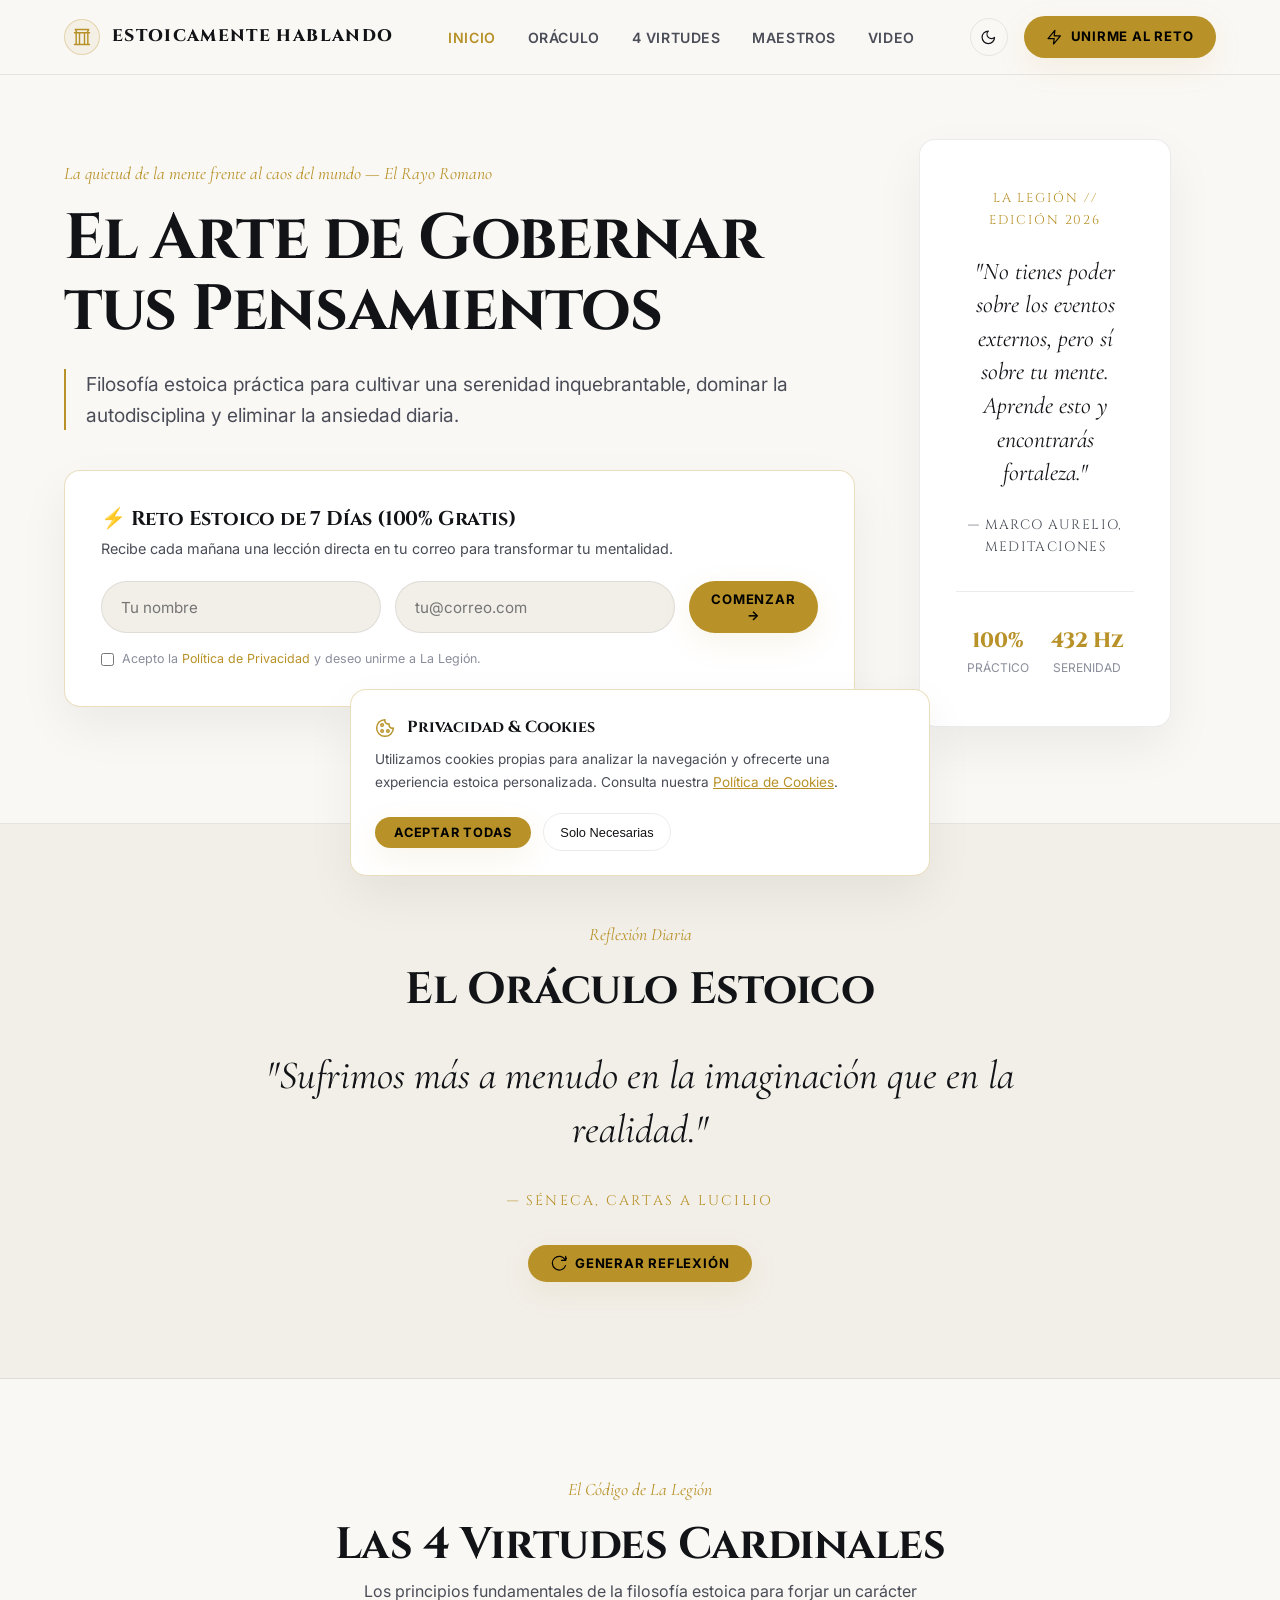
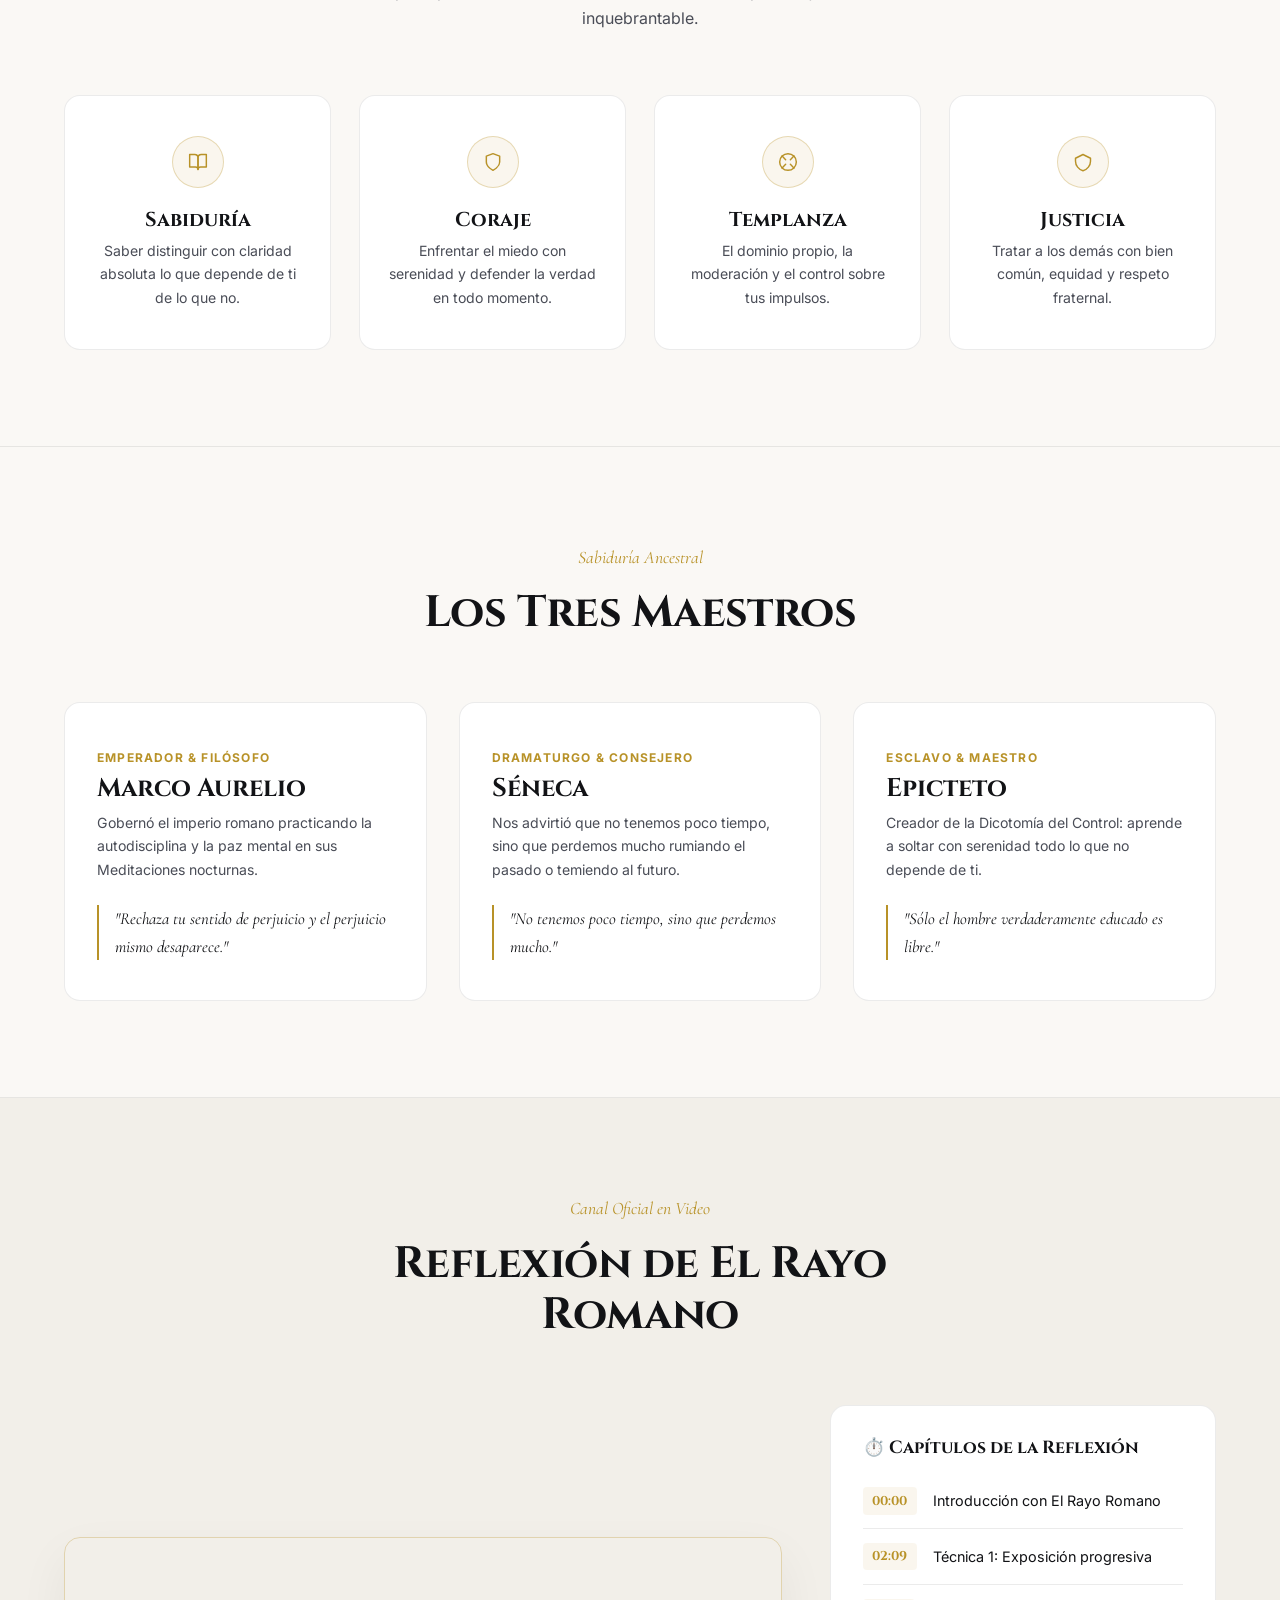
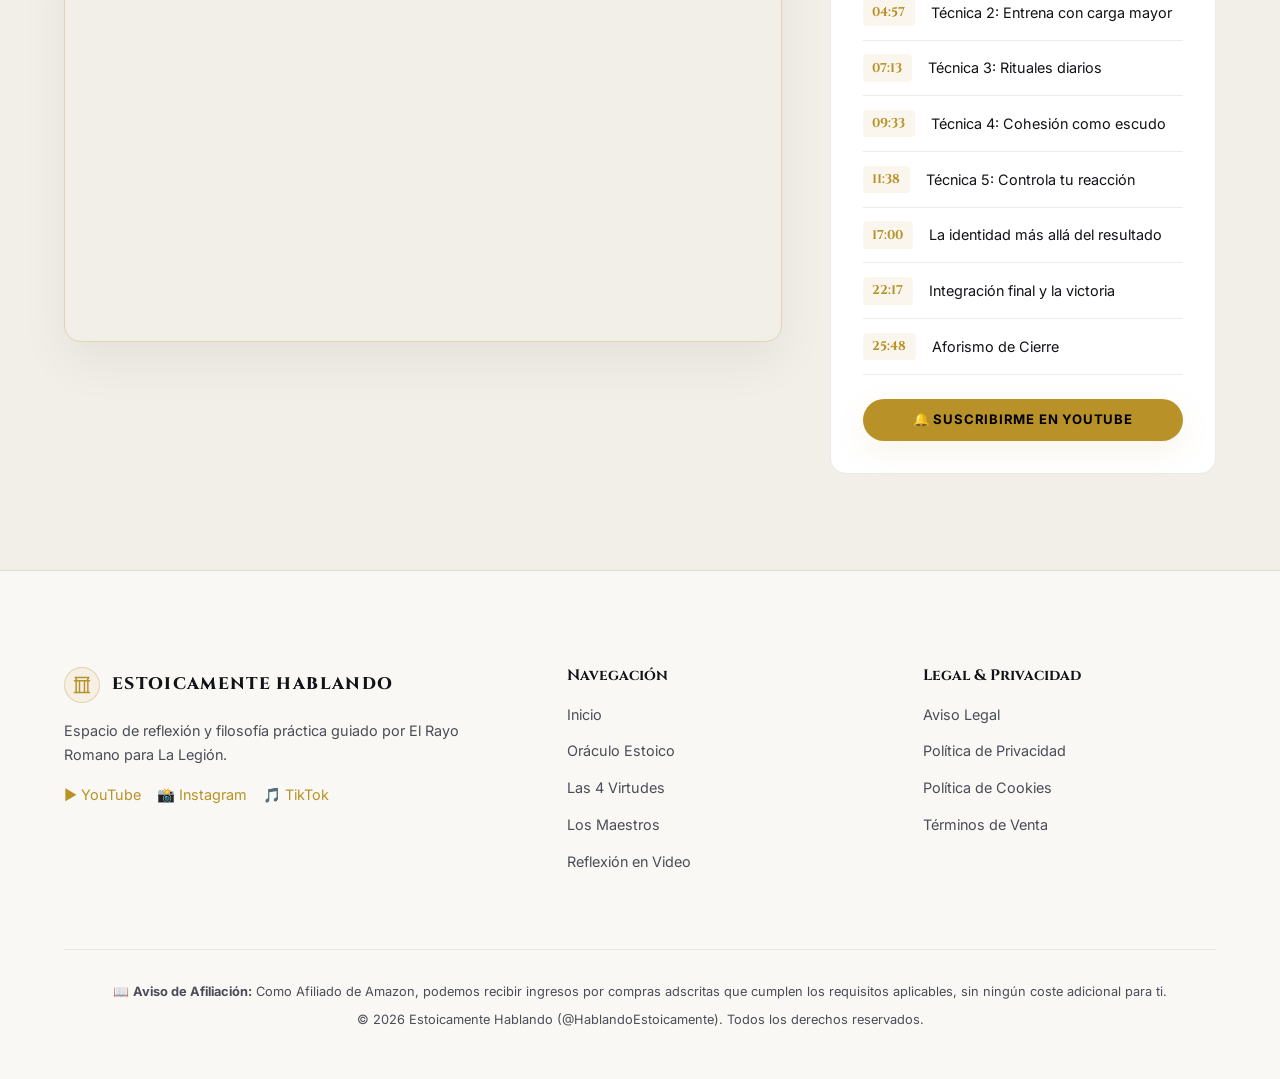
==== commit 273536a9: "Synchronize video chapters and embed with official video '5 Técnicas Mentales del Ejército Romano' (" ====
--- a/index.html
+++ b/index.html
@@ -284,8 +284,8 @@
         <div class="video-editorial-grid">
           <div class="video-frame-luxury">
             <iframe 
-              src="https://www.youtube-nocookie.com/embed/videoseries?list=UUs15qyAONmD3gwkpDAOhSYQ&enablejsapi=1" 
-              title="Último Video de Estoicamente Hablando"
+              src="https://www.youtube-nocookie.com/embed/nnPikF2OnFU?enablejsapi=1" 
+              title="5 Técnicas Mentales del Ejército Romano - Estoicamente Hablando"
               allow="accelerometer; autoplay; clipboard-write; encrypted-media; gyroscope; picture-in-picture" 
               allowfullscreen
               loading="lazy">
@@ -297,19 +297,39 @@
             
             <div class="chapter-link-row" data-time="0">
               <span class="timestamp-badge">00:00</span>
-              <span style="font-size: 0.9rem;">El sobrepensamiento a la 1:00 AM</span>
-            </div>
-            <div class="chapter-link-row" data-time="135">
-              <span class="timestamp-badge">02:15</span>
-              <span style="font-size: 0.9rem;">La Regla de las Dos Listas</span>
-            </div>
-            <div class="chapter-link-row" data-time="340">
-              <span class="timestamp-badge">05:40</span>
-              <span style="font-size: 0.9rem;">Cómo soltar lo que no depende de ti</span>
-            </div>
-            <div class="chapter-link-row" data-time="550">
-              <span class="timestamp-badge">09:10</span>
-              <span style="font-size: 0.9rem;">El Mantra Final de La Legión</span>
+              <span style="font-size: 0.9rem;">Introducción con El Rayo Romano</span>
+            </div>
+            <div class="chapter-link-row" data-time="129">
+              <span class="timestamp-badge">02:09</span>
+              <span style="font-size: 0.9rem;">Técnica 1: Exposición progresiva</span>
+            </div>
+            <div class="chapter-link-row" data-time="297">
+              <span class="timestamp-badge">04:57</span>
+              <span style="font-size: 0.9rem;">Técnica 2: Entrena con carga mayor</span>
+            </div>
+            <div class="chapter-link-row" data-time="433">
+              <span class="timestamp-badge">07:13</span>
+              <span style="font-size: 0.9rem;">Técnica 3: Rituales diarios</span>
+            </div>
+            <div class="chapter-link-row" data-time="573">
+              <span class="timestamp-badge">09:33</span>
+              <span style="font-size: 0.9rem;">Técnica 4: Cohesión como escudo</span>
+            </div>
+            <div class="chapter-link-row" data-time="698">
+              <span class="timestamp-badge">11:38</span>
+              <span style="font-size: 0.9rem;">Técnica 5: Controla tu reacción</span>
+            </div>
+            <div class="chapter-link-row" data-time="1020">
+              <span class="timestamp-badge">17:00</span>
+              <span style="font-size: 0.9rem;">La identidad más allá del resultado</span>
+            </div>
+            <div class="chapter-link-row" data-time="1337">
+              <span class="timestamp-badge">22:17</span>
+              <span style="font-size: 0.9rem;">Integración final y la victoria</span>
+            </div>
+            <div class="chapter-link-row" data-time="1548">
+              <span class="timestamp-badge">25:48</span>
+              <span style="font-size: 0.9rem;">Aforismo de Cierre</span>
             </div>
 
             <div style="margin-top: 1.5rem;">
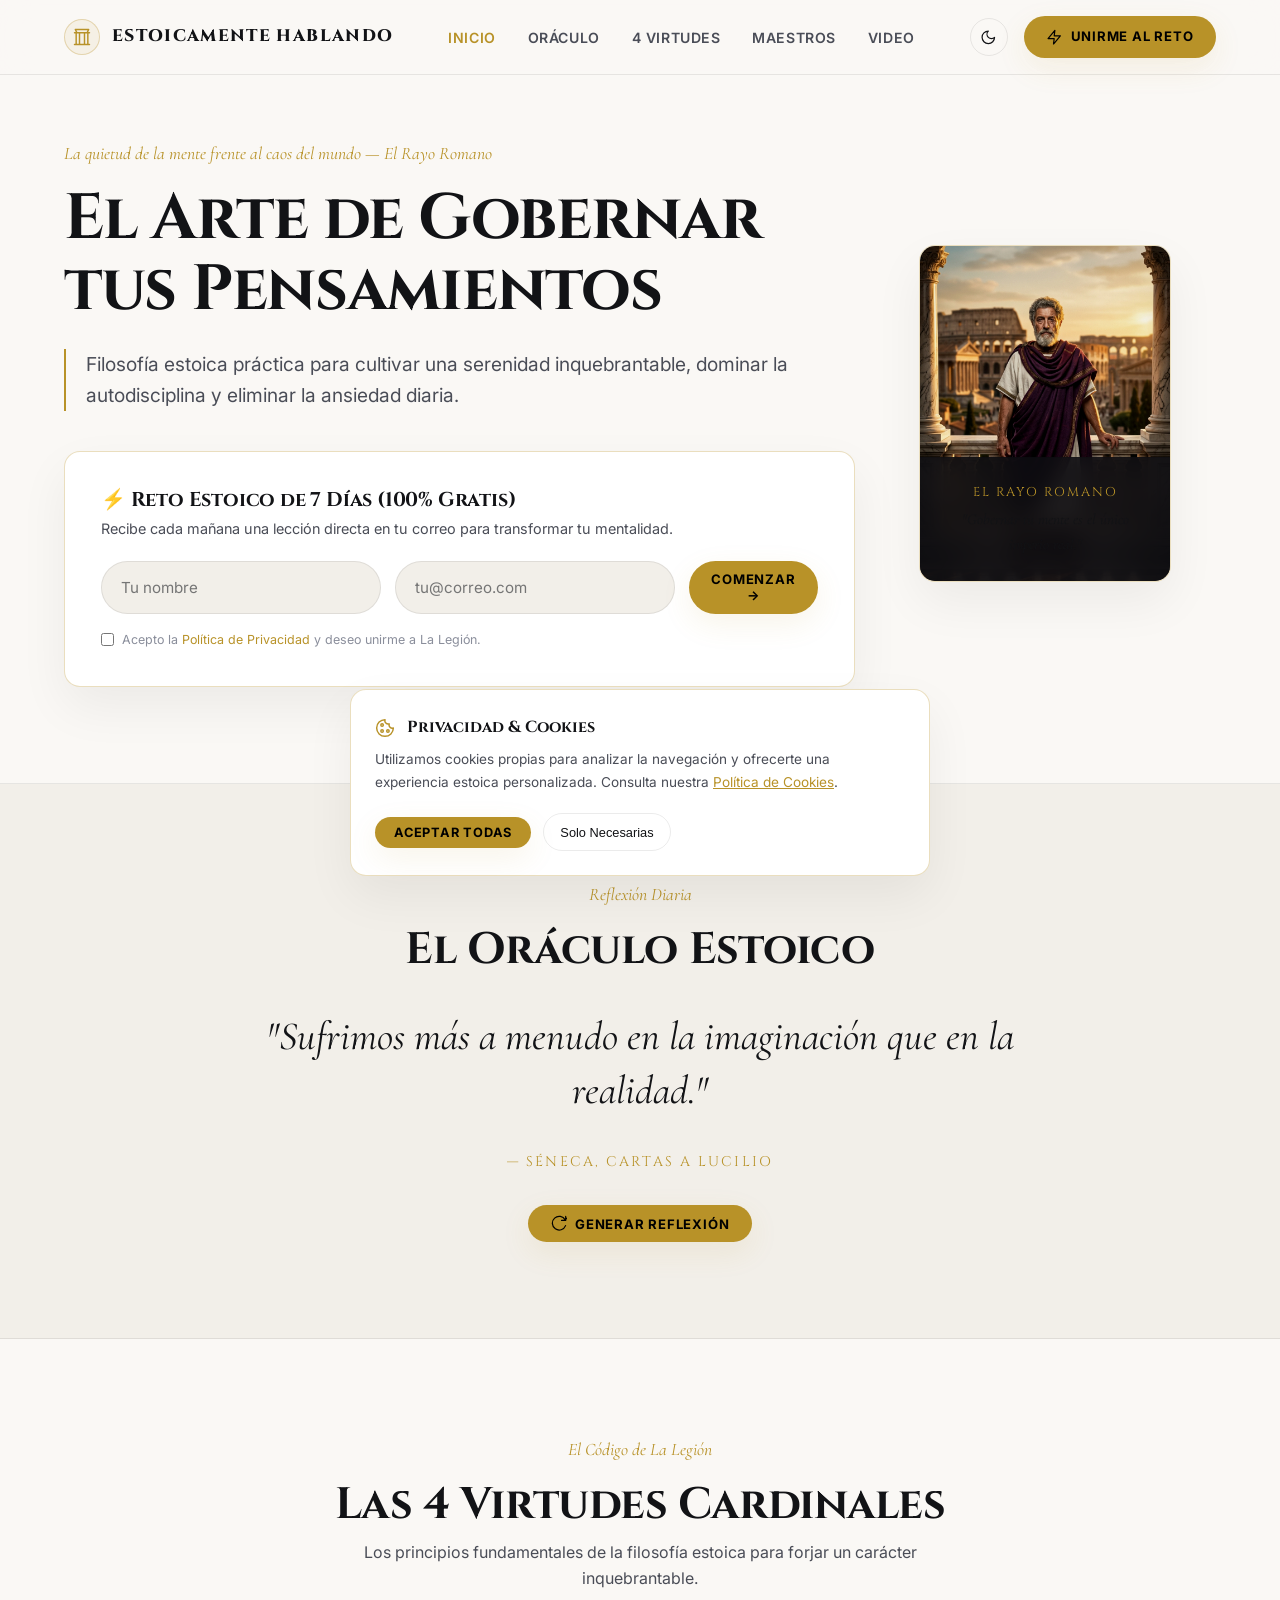
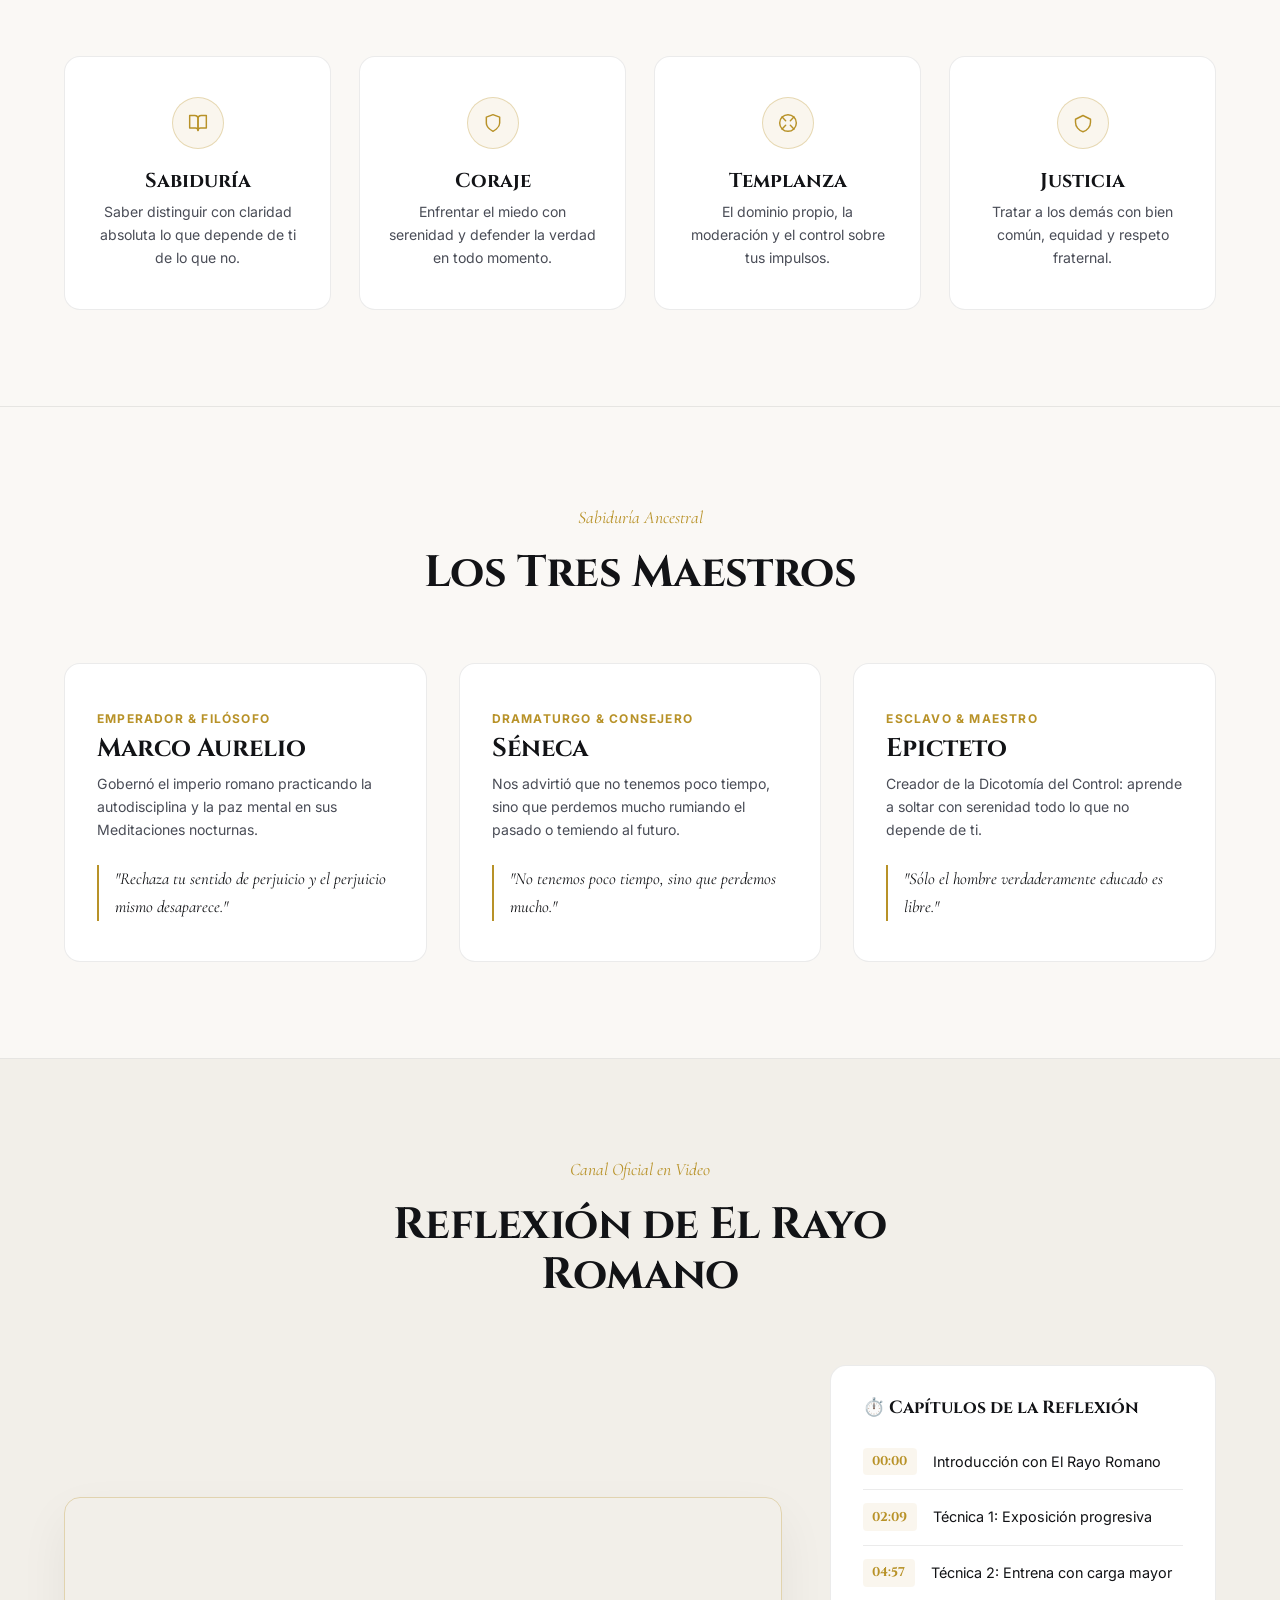
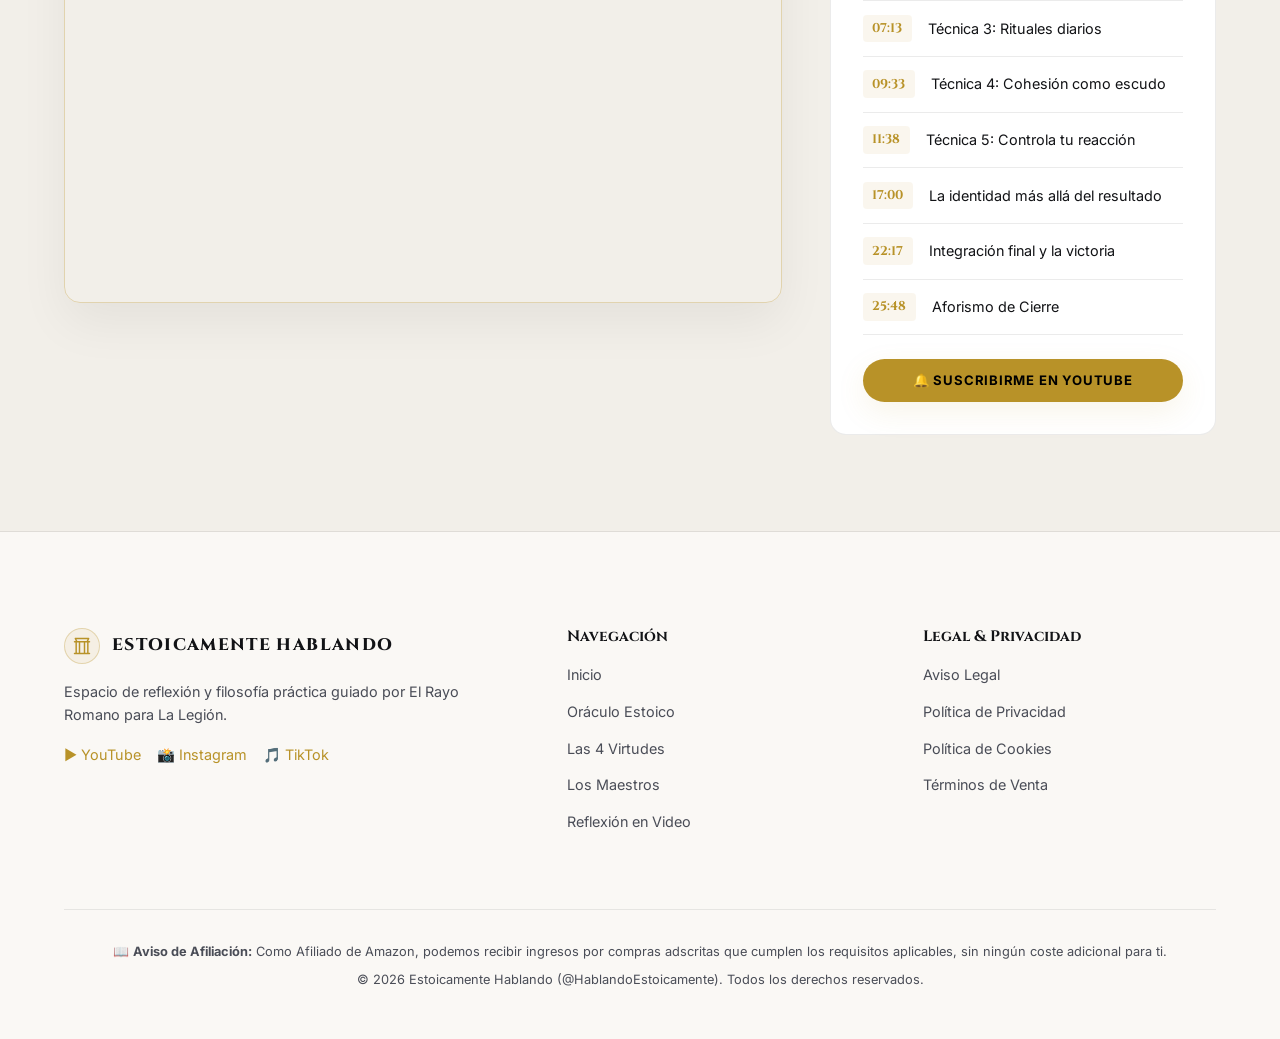
==== commit f0bdfda9: "Integrate premium generated portrait of El Rayo Romano in Roman sanctuary sunset into the homepage H" ====
--- a/index.html
+++ b/index.html
@@ -5,6 +5,7 @@
   <meta name="viewport" content="width=device-width, initial-scale=1.0">
   <title>Estoicamente Hablando | Filosofía Práctica & La Legión</title>
   <meta name="description" content="Filosofía estoica práctica para dominar la mente, la disciplina y superar la ansiedad. Edición oficial de Estoicamente Hablando con El Rayo Romano.">
+  <link rel="icon" type="image/svg+xml" href="./favicon.svg">
 
   <!-- Script Anti-FOUC de Tema -->
   <script>
@@ -23,6 +24,55 @@
 
   <!-- Hoja de Estilo v9.0 Editorial Luxury -->
   <link rel="stylesheet" href="./css/style.css">
+
+  <!-- Schema.org JSON-LD Structured Data (E-E-A-T) -->
+  <script type="application/ld+json">
+  {
+    "@context": "https://schema.org",
+    "@graph": [
+      {
+        "@type": "WebSite",
+        "@id": "https://estoicamentehablando.com/#website",
+        "url": "https://estoicamentehablando.com/",
+        "name": "Estoicamente Hablando",
+        "description": "Filosofía estoica práctica con El Rayo Romano"
+      },
+      {
+        "@type": "Organization",
+        "@id": "https://estoicamentehablando.com/#organization",
+        "name": "Estoicamente Hablando",
+        "url": "https://estoicamentehablando.com/",
+        "sameAs": [
+          "https://www.youtube.com/@HablandoEstoicamente"
+        ]
+      },
+      {
+        "@type": "Person",
+        "@id": "https://estoicamentehablando.com/#person",
+        "name": "El Rayo Romano",
+        "jobTitle": "Creador de Contenido & Divulgador Estoico",
+        "worksFor": {
+          "@id": "https://estoicamentehablando.com/#organization"
+        },
+        "sameAs": [
+          "https://www.youtube.com/@HablandoEstoicamente"
+        ]
+      }
+    ]
+  }
+  <!-- Netlify Identity Widget -->
+  <script src="https://identity.netlify.com/v1/netlify-identity-widget.js"></script>
+  <script>
+    if (window.netlifyIdentity) {
+      window.netlifyIdentity.on("init", user => {
+        if (!user) {
+          window.netlifyIdentity.on("login", () => {
+            document.location.href = "/admin/";
+          });
+        }
+      });
+    }
+  </script>
 </head>
 <body>
 
@@ -120,31 +170,16 @@
             </div>
           </div>
 
-          <!-- Columna Derecha: Grabado Tipográfico Editorial -->
-          <div class="editorial-visual-card">
-            <div style="font-family: var(--font-display); font-size: 0.8rem; letter-spacing: 0.15em; color: var(--color-gold); text-transform: uppercase;">
-              LA LEGIÓN // EDICIÓN 2026
-            </div>
-
-            <div class="visual-quote-serif">
-              "No tienes poder sobre los eventos externos, pero sí sobre tu mente. Aprende esto y encontrarás fortaleza."
-            </div>
-
-            <div style="font-family: var(--font-display); font-size: 0.85rem; letter-spacing: 0.1em; text-transform: uppercase; color: var(--text-sub);">
-              — MARCO AURELIO, MEDITACIONES
-            </div>
-
-            <hr style="border: 0; border-top: 1px solid var(--border-rule); margin: 2rem 0;">
-
-            <div style="display: flex; justify-content: space-around; text-align: center;">
-              <div>
-                <div style="font-family: var(--font-display); font-size: 1.3rem; font-weight: 800; color: var(--color-gold);">100%</div>
-                <div style="font-size: 0.75rem; color: var(--text-muted);">PRÁCTICO</div>
-              </div>
-              <div>
-                <div style="font-family: var(--font-display); font-size: 1.3rem; font-weight: 800; color: var(--color-gold);">432 Hz</div>
-                <div style="font-size: 0.75rem; color: var(--text-muted);">SERENIDAD</div>
-              </div>
+          <!-- Columna Derecha: Retrato de El Rayo Romano -->
+          <div class="editorial-visual-card" style="padding: 0; overflow: hidden; border: 1px solid var(--border-gold-subtle); position: relative;">
+            <img src="./rayo-romano.jpg" alt="El Rayo Romano en el atardecer estoico" style="width: 100%; height: auto; display: block; filter: brightness(0.95) contrast(1.02);">
+            <div style="position: absolute; bottom: 0; left: 0; width: 100%; padding: 1.5rem; background: rgba(13, 14, 18, 0.85); text-align: center; backdrop-filter: blur(12px); -webkit-backdrop-filter: blur(12px); border-top: 1px solid var(--border-rule);">
+              <span style="font-family: var(--font-display); font-size: 0.8rem; letter-spacing: 0.15em; color: var(--color-gold); text-transform: uppercase; display: block; margin-bottom: 0.25rem;">
+                EL RAYO ROMANO
+              </span>
+              <p style="font-family: var(--font-serif); font-style: italic; color: var(--text-main); font-size: 0.95rem; margin: 0;">
+                "Gobernar tu mente es el único imperio real."
+              </p>
             </div>
           </div>
 
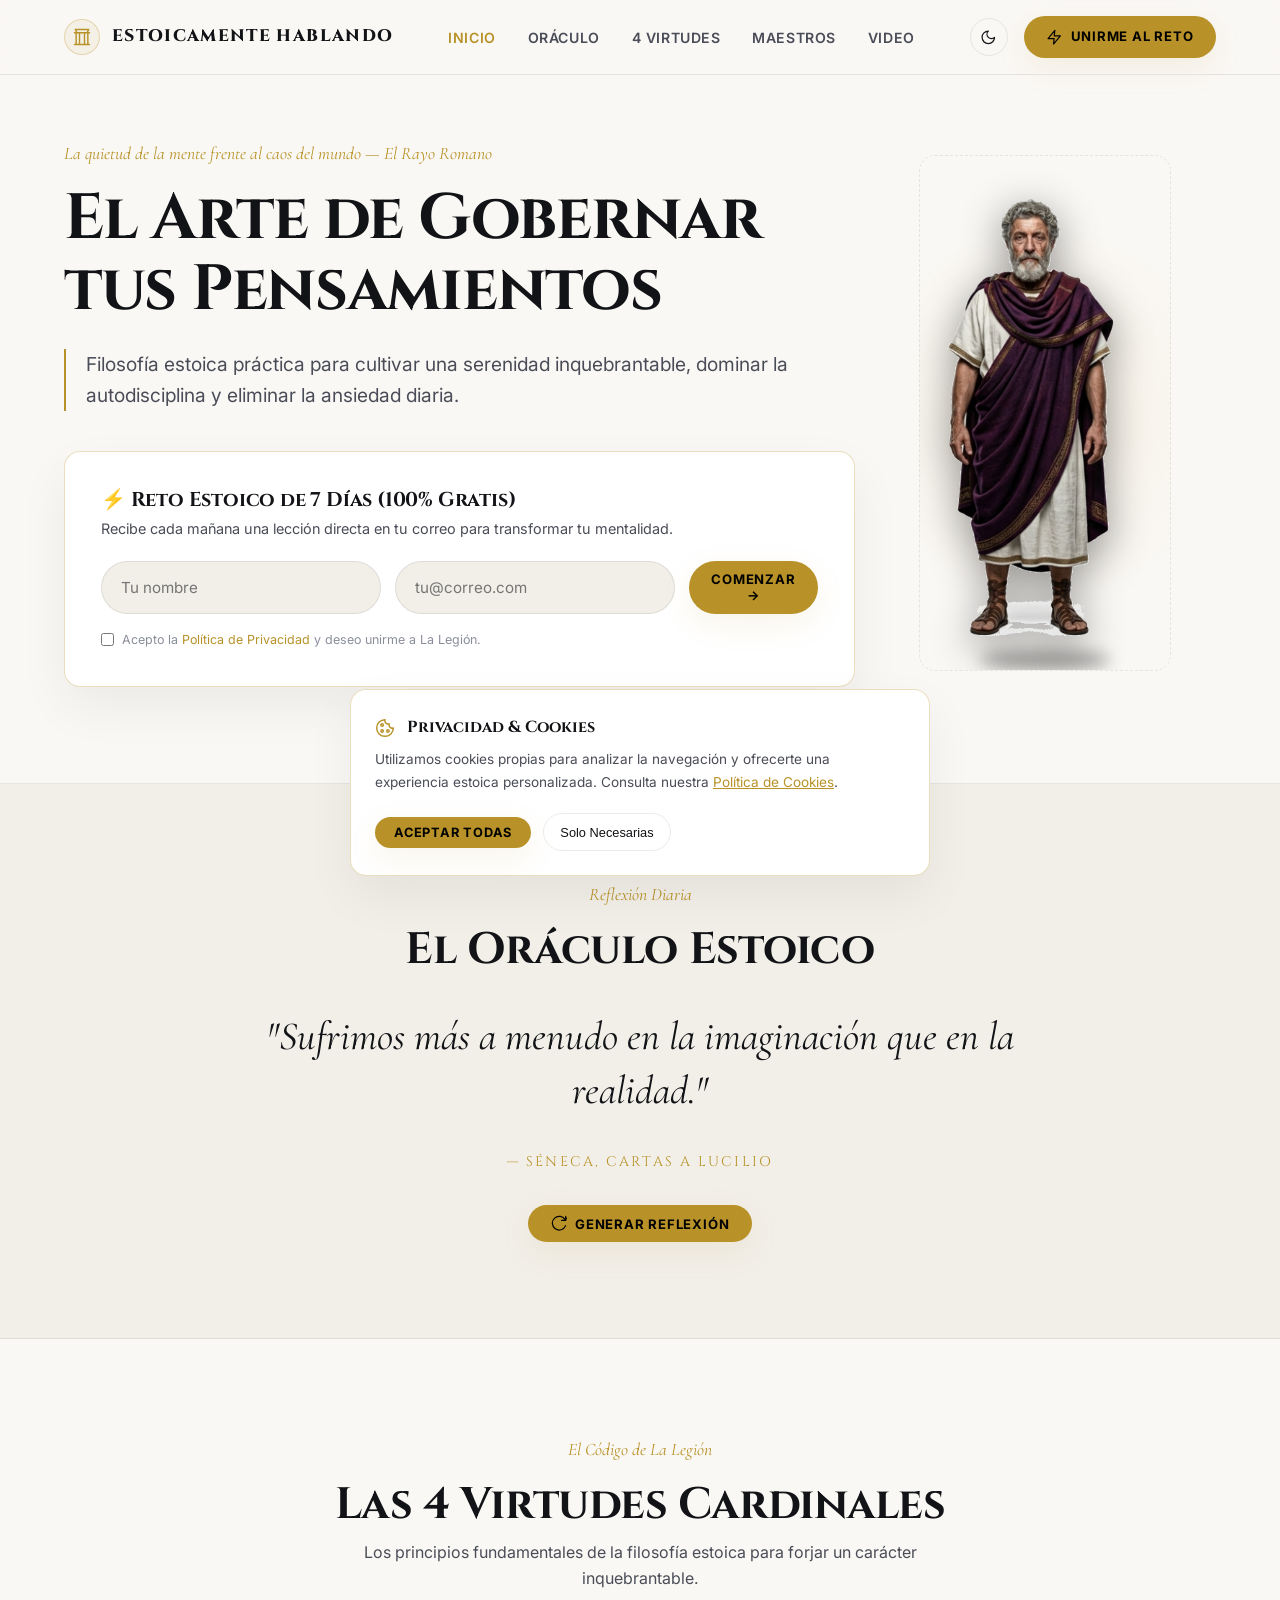
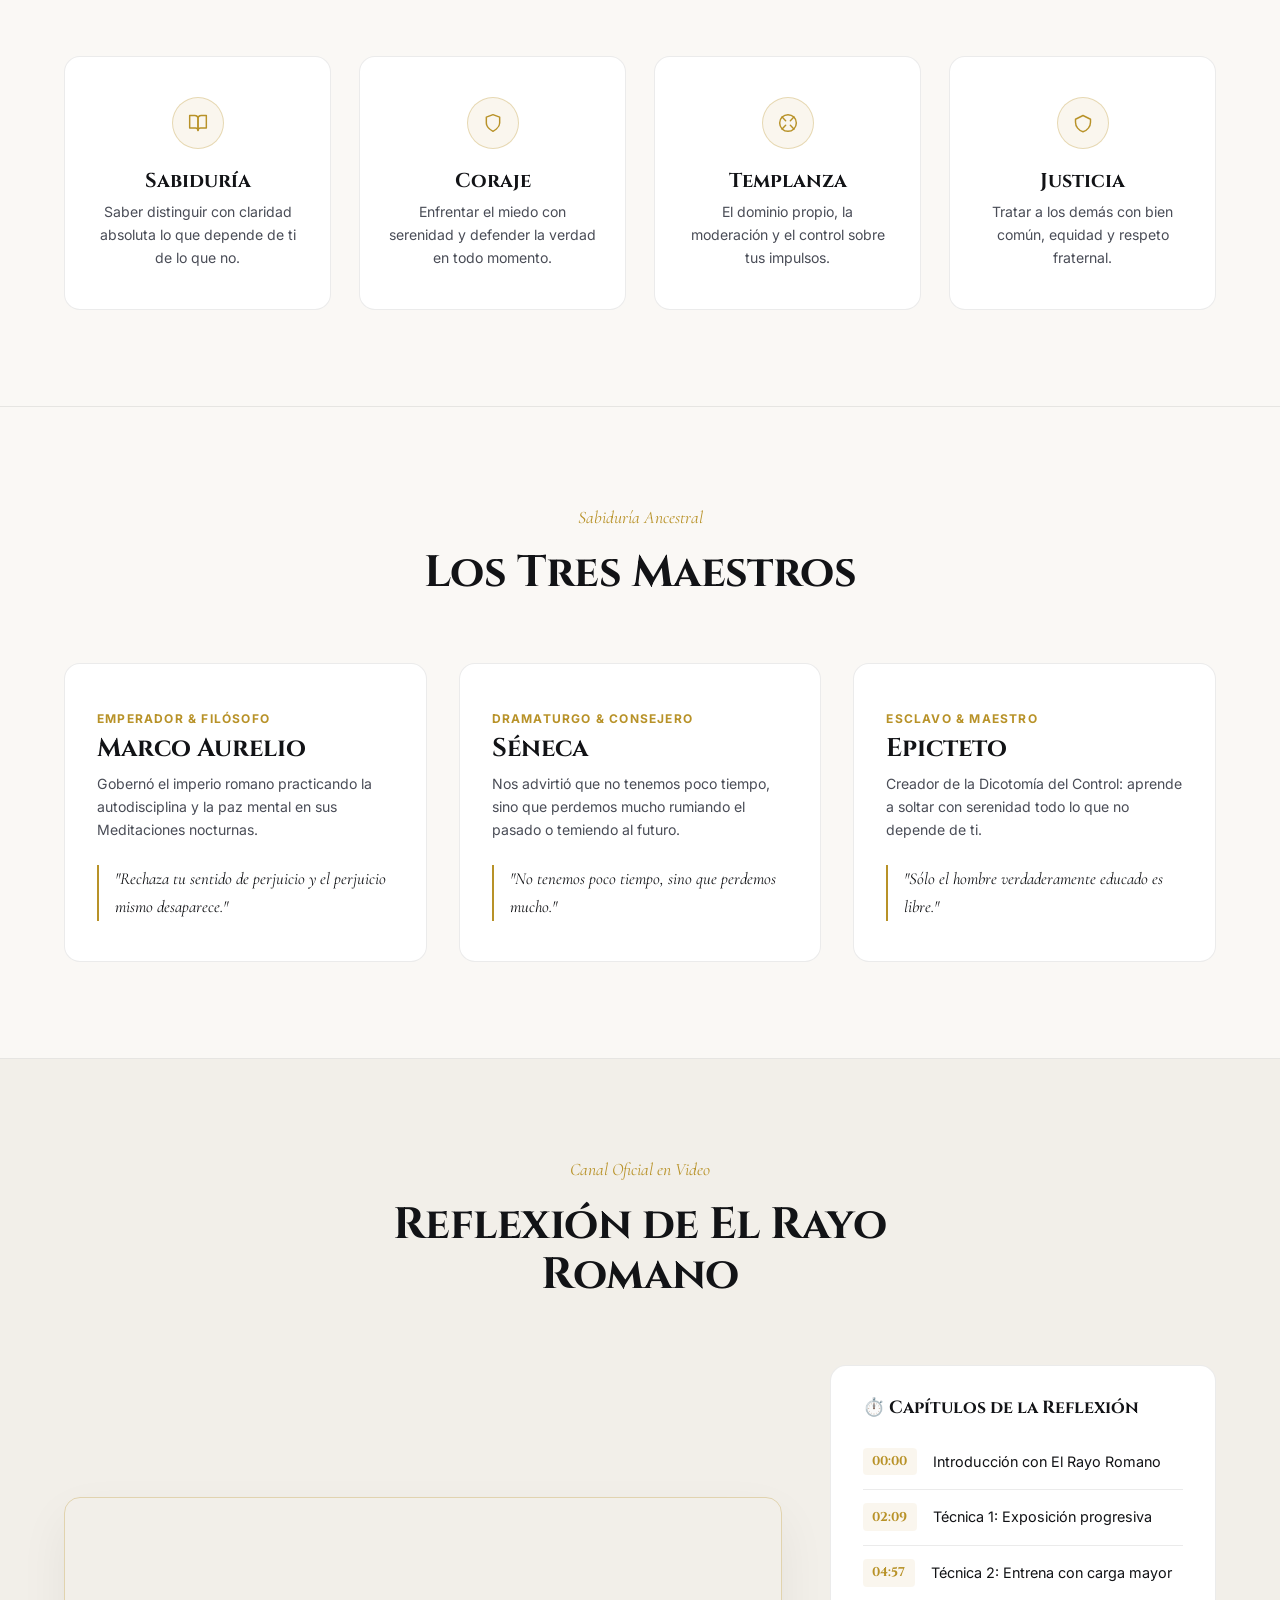
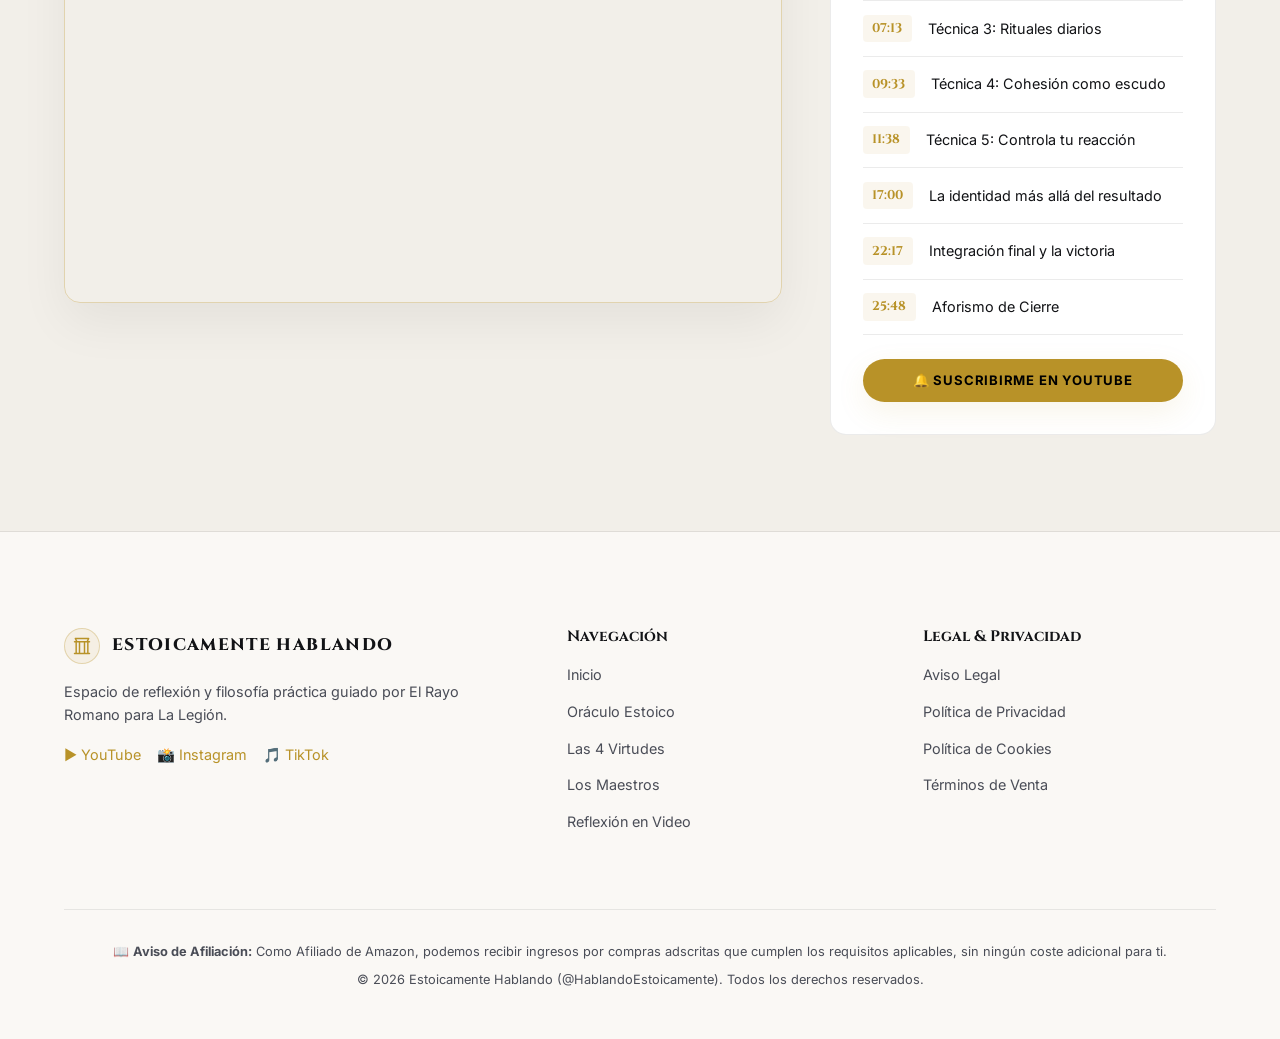
==== commit a56e33d8: "Implement interactive floating transparent silhouette of El Rayo Romano with dynamic quote speech bu" ====
--- a/index.html
+++ b/index.html
@@ -170,17 +170,12 @@
             </div>
           </div>
 
-          <!-- Columna Derecha: Retrato de El Rayo Romano -->
-          <div class="editorial-visual-card" style="padding: 0; overflow: hidden; border: 1px solid var(--border-gold-subtle); position: relative;">
-            <img src="./rayo-romano.jpg" alt="El Rayo Romano en el atardecer estoico" style="width: 100%; height: auto; display: block; filter: brightness(0.95) contrast(1.02);">
-            <div style="position: absolute; bottom: 0; left: 0; width: 100%; padding: 1.5rem; background: rgba(13, 14, 18, 0.85); text-align: center; backdrop-filter: blur(12px); -webkit-backdrop-filter: blur(12px); border-top: 1px solid var(--border-rule);">
-              <span style="font-family: var(--font-display); font-size: 0.8rem; letter-spacing: 0.15em; color: var(--color-gold); text-transform: uppercase; display: block; margin-bottom: 0.25rem;">
-                EL RAYO ROMANO
-              </span>
-              <p style="font-family: var(--font-serif); font-style: italic; color: var(--text-main); font-size: 0.95rem; margin: 0;">
-                "Gobernar tu mente es el único imperio real."
-              </p>
-            </div>
+          <!-- Columna Derecha: Silueta Interactiva de El Rayo Romano -->
+          <div class="character-interactive-container" id="character-container">
+            <div class="character-speech-bubble" id="speech-bubble">
+              "El caos externo es inevitable; tu quietud interna es una elección."
+            </div>
+            <img src="./rayo-romano-silueta.png" id="character-img" alt="El Rayo Romano Silueta Interactiva" class="character-silhouette-img">
           </div>
 
         </div>
--- a/css/style.css
+++ b/css/style.css
@@ -640,3 +640,93 @@
     transition: none !important;
   }
 }
+
+/* --------------------------------------------------------------------------
+   12. ESTILOS INTERACTIVOS — SILUETA DE EL RAYO ROMANO
+   -------------------------------------------------------------------------- */
+.character-interactive-container {
+  position: relative;
+  display: flex;
+  justify-content: center;
+  align-items: flex-end;
+  min-height: 480px;
+  background: radial-gradient(circle at center, rgba(212, 175, 55, 0.08) 0%, transparent 70%);
+  border-radius: var(--radius-card);
+  border: 1px dashed var(--border-rule);
+  padding: 2rem;
+  overflow: hidden;
+  transition: border-color 0.5s ease;
+}
+.character-interactive-container:hover {
+  border-color: var(--border-gold-subtle);
+}
+
+.character-silhouette-img {
+  max-height: 450px;
+  width: auto;
+  object-fit: contain;
+  z-index: 2;
+  transition: transform 0.4s cubic-bezier(0.165, 0.84, 0.44, 1), filter 0.4s ease;
+  filter: drop-shadow(0 10px 20px rgba(0, 0, 0, 0.4));
+  transform-origin: bottom center;
+  cursor: pointer;
+}
+.character-interactive-container:hover .character-silhouette-img {
+  transform: scale(1.03) translateY(-4px);
+  filter: drop-shadow(0 15px 30px rgba(212, 175, 55, 0.25));
+}
+
+.character-interactive-container::before {
+  content: '';
+  position: absolute;
+  bottom: 0;
+  width: 130px;
+  height: 20px;
+  background: rgba(0, 0, 0, 0.35);
+  border-radius: 50%;
+  filter: blur(8px);
+  z-index: 1;
+  transition: transform 0.4s ease, opacity 0.4s ease;
+}
+.character-interactive-container:hover::before {
+  transform: scaleX(1.15);
+  opacity: 0.5;
+}
+
+/* Burbuja de Diálogo Interactiva */
+.character-speech-bubble {
+  position: absolute;
+  top: 1.5rem;
+  left: 50%;
+  transform: translateX(-50%) translateY(10px);
+  background: rgba(13, 14, 18, 0.9);
+  border: 1px solid var(--border-gold-subtle);
+  border-radius: 12px;
+  padding: 1rem 1.25rem;
+  max-width: 85%;
+  text-align: center;
+  opacity: 0;
+  pointer-events: none;
+  z-index: 5;
+  backdrop-filter: blur(12px);
+  -webkit-backdrop-filter: blur(12px);
+  box-shadow: var(--shadow-luxury);
+  transition: opacity 0.35s ease, transform 0.35s cubic-bezier(0.175, 0.885, 0.32, 1.275);
+}
+.character-speech-bubble.active {
+  opacity: 1;
+  transform: translateX(-50%) translateY(0);
+}
+.character-speech-bubble::after {
+  content: '';
+  position: absolute;
+  bottom: -6px;
+  left: 50%;
+  transform: translateX(-50%) rotate(45deg);
+  width: 12px;
+  height: 12px;
+  background: rgba(13, 14, 18, 0.9);
+  border-right: 1px solid var(--border-gold-subtle);
+  border-bottom: 1px solid var(--border-gold-subtle);
+}
+
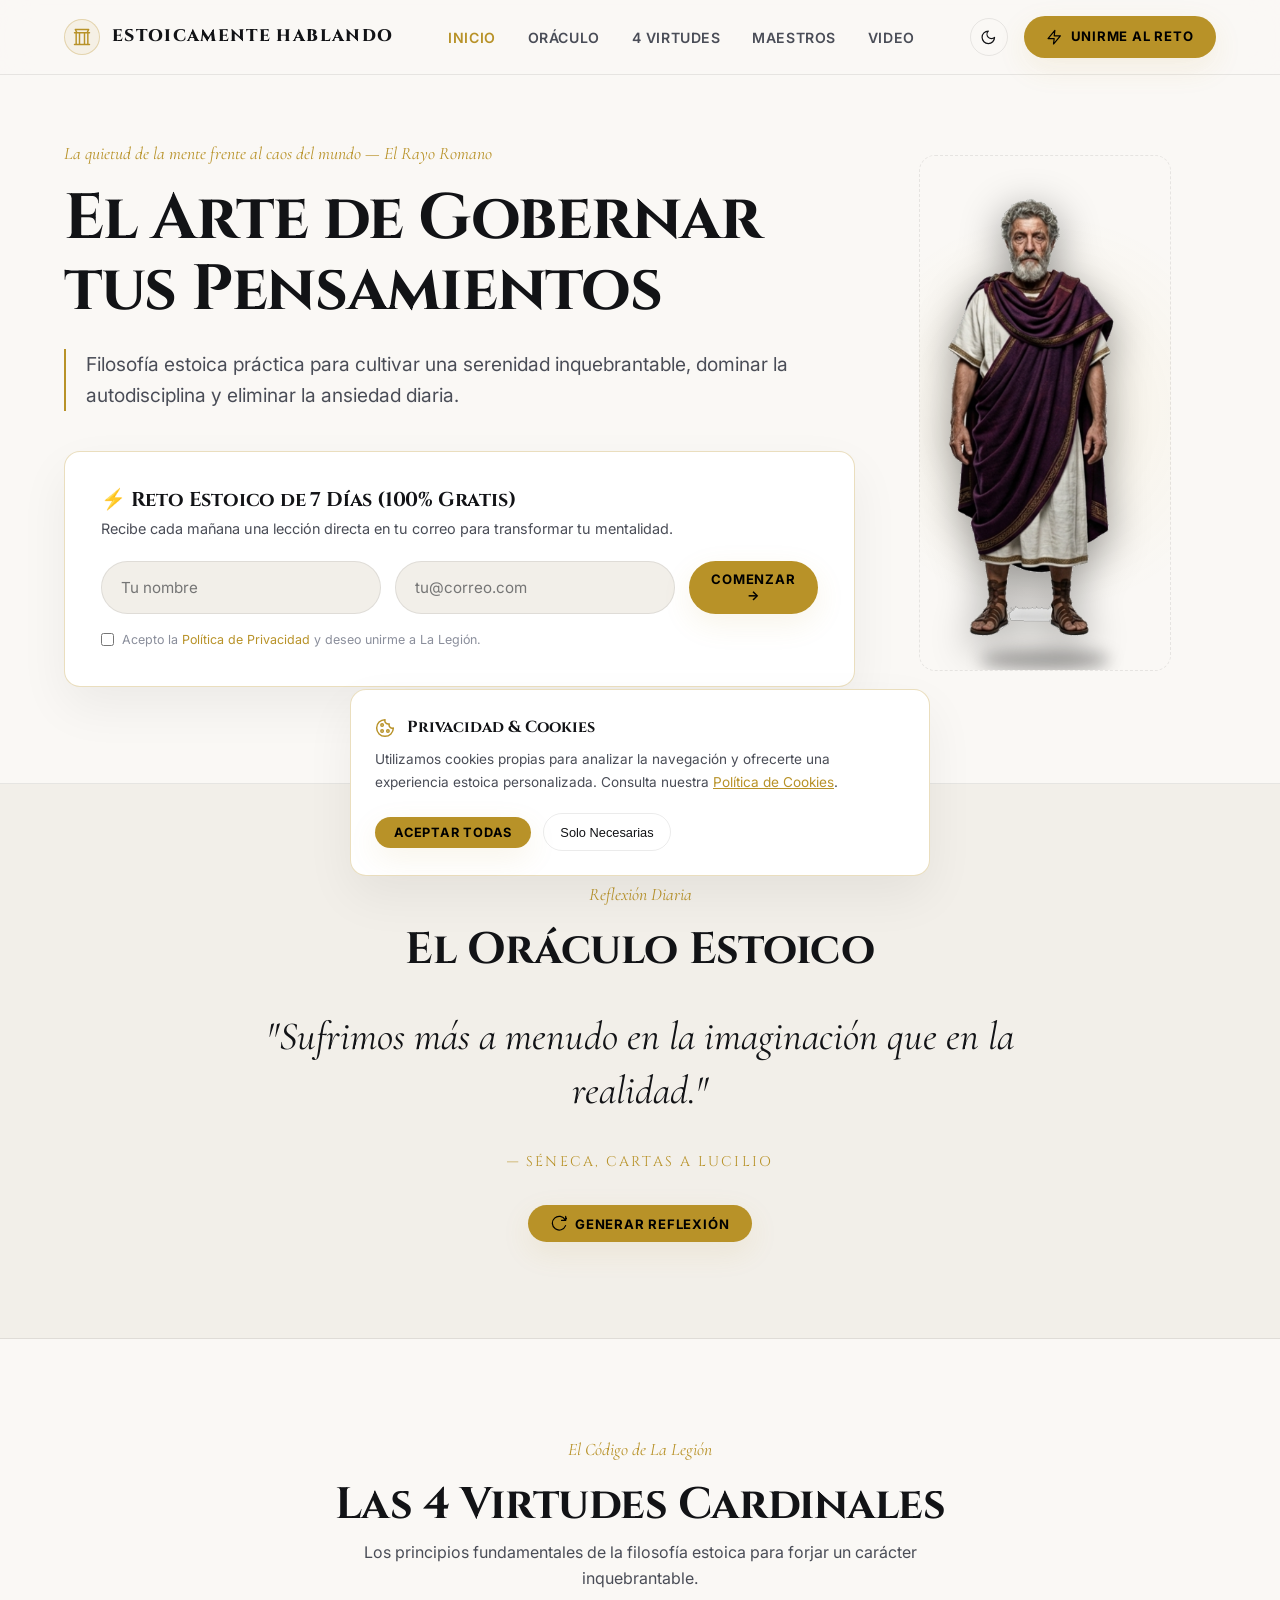
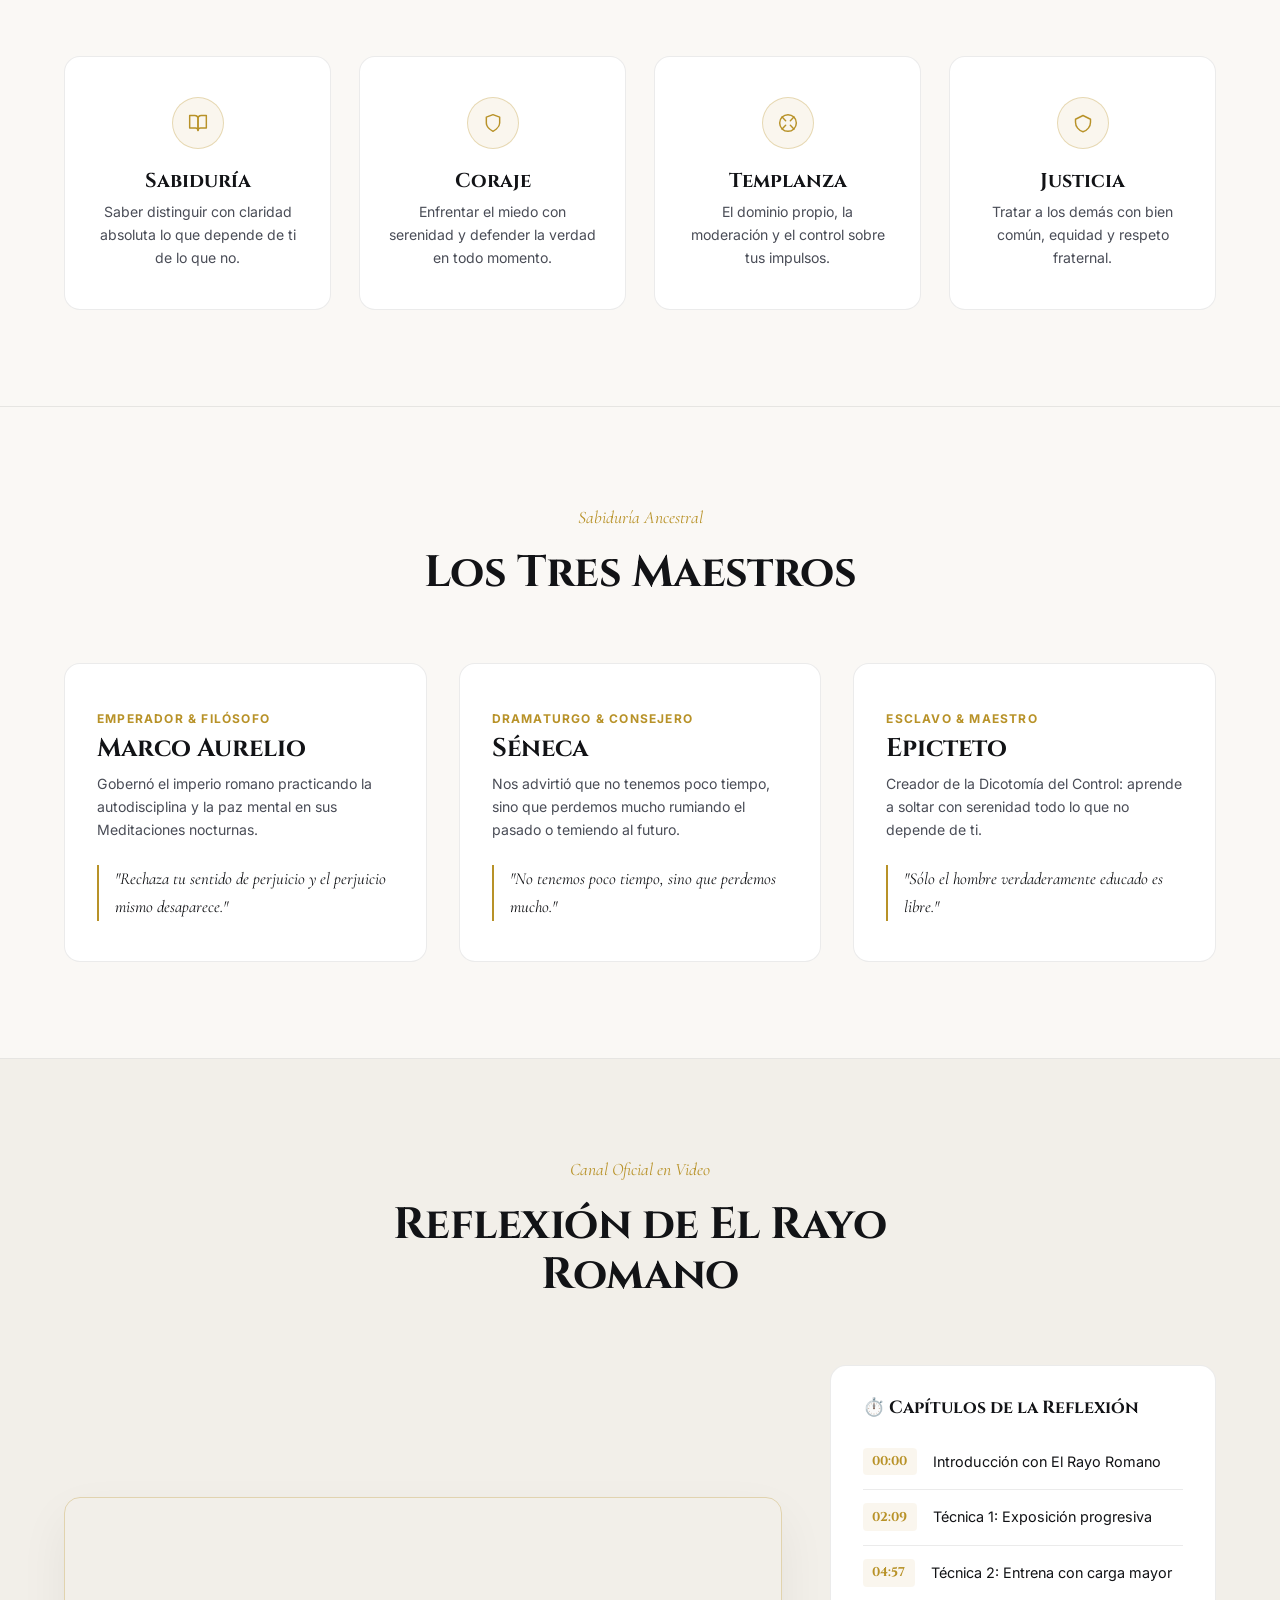
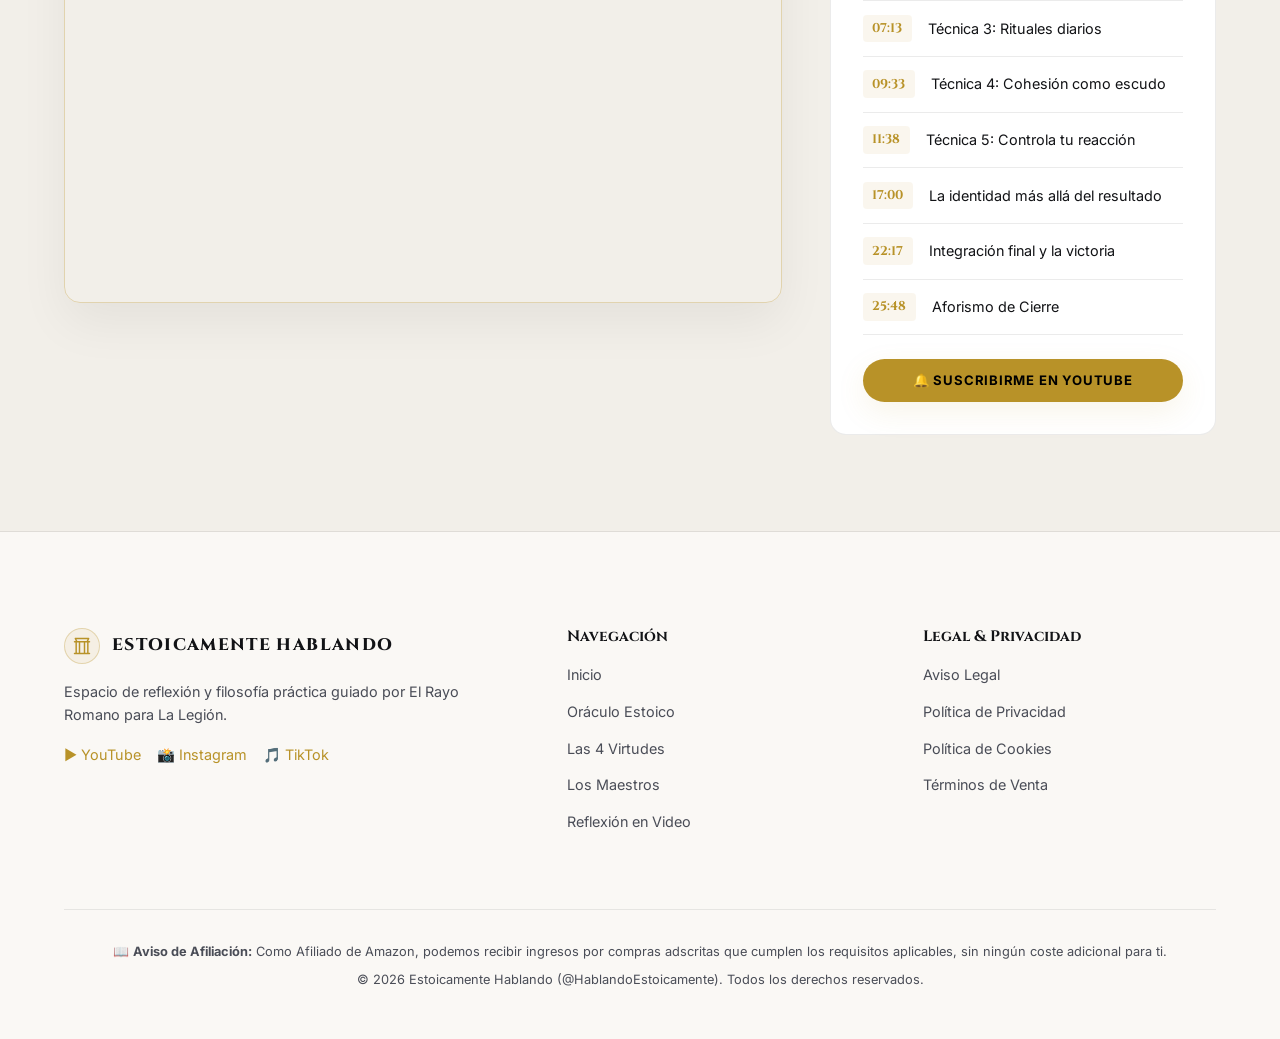
==== commit b1e3fc98: "Fix character image colors via boundary Flood-Fill algorithm preserving forehead/tunic, and redesign" ====
--- a/index.html
+++ b/index.html
@@ -173,6 +173,7 @@
           <!-- Columna Derecha: Silueta Interactiva de El Rayo Romano -->
           <div class="character-interactive-container" id="character-container">
             <div class="character-speech-bubble" id="speech-bubble">
+              <strong>EL RAYO ROMANO</strong>
               "El caos externo es inevitable; tu quietud interna es una elección."
             </div>
             <img src="./rayo-romano-silueta.png" id="character-img" alt="El Rayo Romano Silueta Interactiva" class="character-silhouette-img">
--- a/css/style.css
+++ b/css/style.css
@@ -693,39 +693,60 @@
   opacity: 0.5;
 }
 
-/* Burbuja de Diálogo Interactiva */
+/* Burbuja de Diálogo Interactiva Editorial Luxury */
 .character-speech-bubble {
   position: absolute;
-  top: 1.5rem;
+  top: 1rem;
   left: 50%;
-  transform: translateX(-50%) translateY(10px);
-  background: rgba(13, 14, 18, 0.9);
+  transform: translateX(-50%) translateY(12px) scale(0.96);
+  background: rgba(13, 14, 18, 0.92);
   border: 1px solid var(--border-gold-subtle);
-  border-radius: 12px;
-  padding: 1rem 1.25rem;
-  max-width: 85%;
+  border-radius: 16px;
+  padding: 1.25rem 1.5rem;
+  max-width: 90%;
+  width: max-content;
   text-align: center;
   opacity: 0;
   pointer-events: none;
   z-index: 5;
-  backdrop-filter: blur(12px);
-  -webkit-backdrop-filter: blur(12px);
-  box-shadow: var(--shadow-luxury);
-  transition: opacity 0.35s ease, transform 0.35s cubic-bezier(0.175, 0.885, 0.32, 1.275);
-}
+  backdrop-filter: blur(16px);
+  -webkit-backdrop-filter: blur(16px);
+  box-shadow: 0 15px 35px rgba(0, 0, 0, 0.6), 0 0 25px rgba(212, 175, 55, 0.2);
+  transition: opacity 0.4s cubic-bezier(0.165, 0.84, 0.44, 1), transform 0.4s cubic-bezier(0.175, 0.885, 0.32, 1.275);
+
+  font-family: var(--font-serif);
+  font-style: italic;
+  font-size: 1.05rem;
+  line-height: 1.5;
+  color: var(--text-main);
+  letter-spacing: 0.01em;
+}
+
+.character-speech-bubble strong {
+  display: block;
+  font-family: var(--font-display);
+  font-style: normal;
+  font-size: 0.72rem;
+  letter-spacing: 0.18em;
+  text-transform: uppercase;
+  color: var(--color-gold);
+  margin-bottom: 0.35rem;
+}
+
 .character-speech-bubble.active {
   opacity: 1;
-  transform: translateX(-50%) translateY(0);
-}
+  transform: translateX(-50%) translateY(0) scale(1);
+}
+
 .character-speech-bubble::after {
   content: '';
   position: absolute;
-  bottom: -6px;
+  bottom: -7px;
   left: 50%;
   transform: translateX(-50%) rotate(45deg);
-  width: 12px;
-  height: 12px;
-  background: rgba(13, 14, 18, 0.9);
+  width: 13px;
+  height: 13px;
+  background: rgba(13, 14, 18, 0.92);
   border-right: 1px solid var(--border-gold-subtle);
   border-bottom: 1px solid var(--border-gold-subtle);
 }
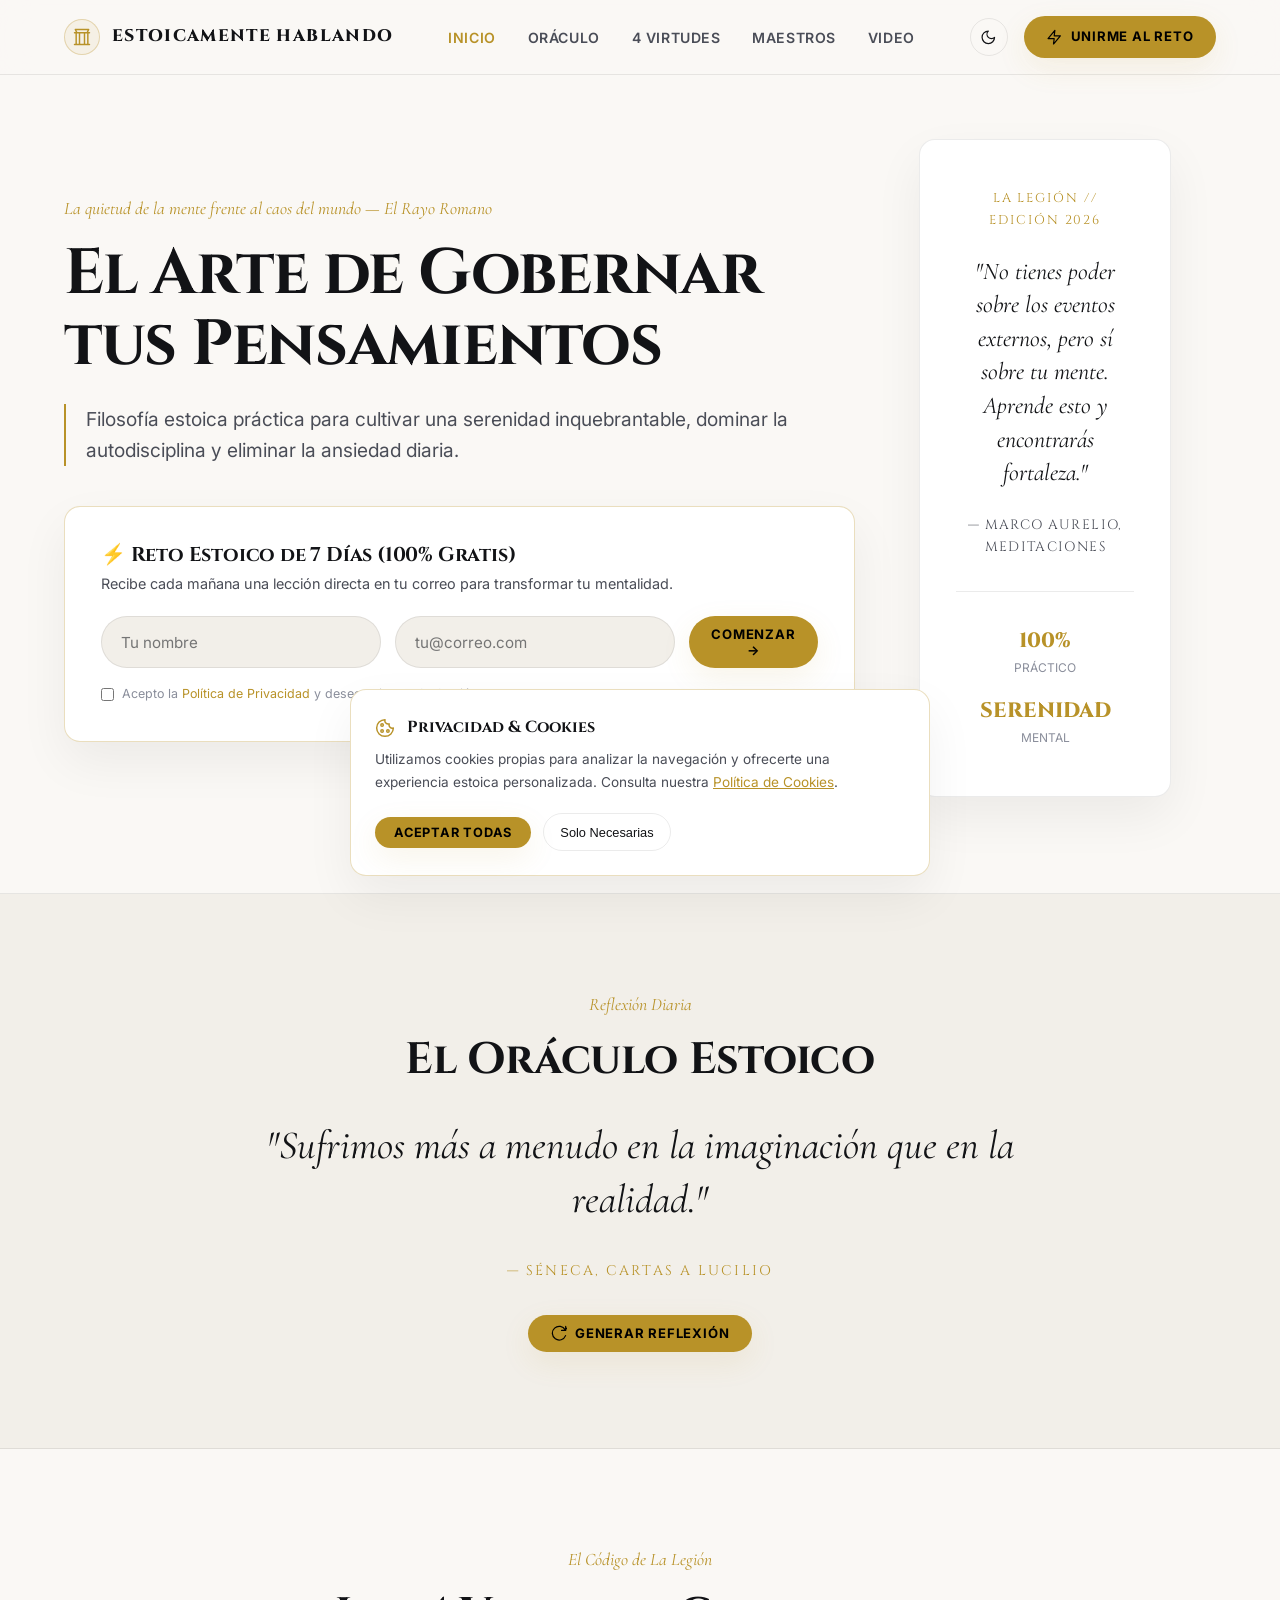
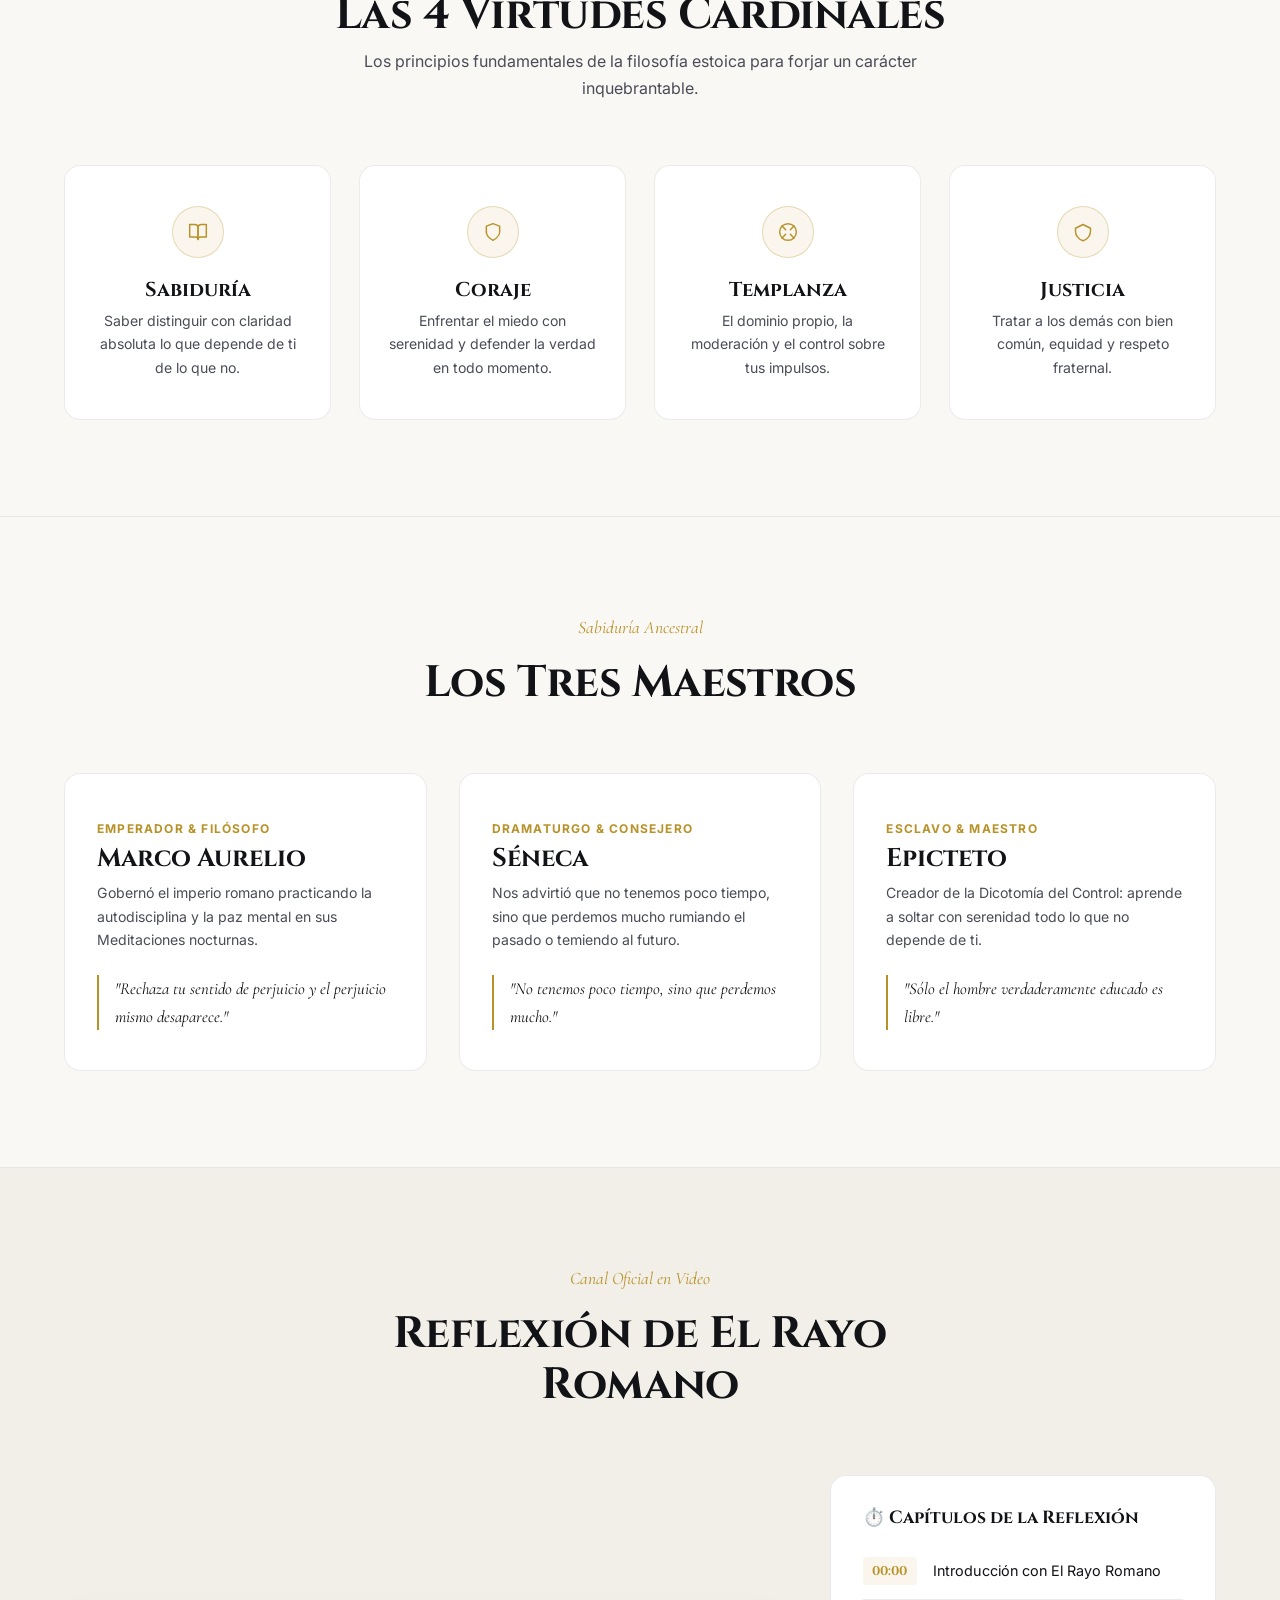
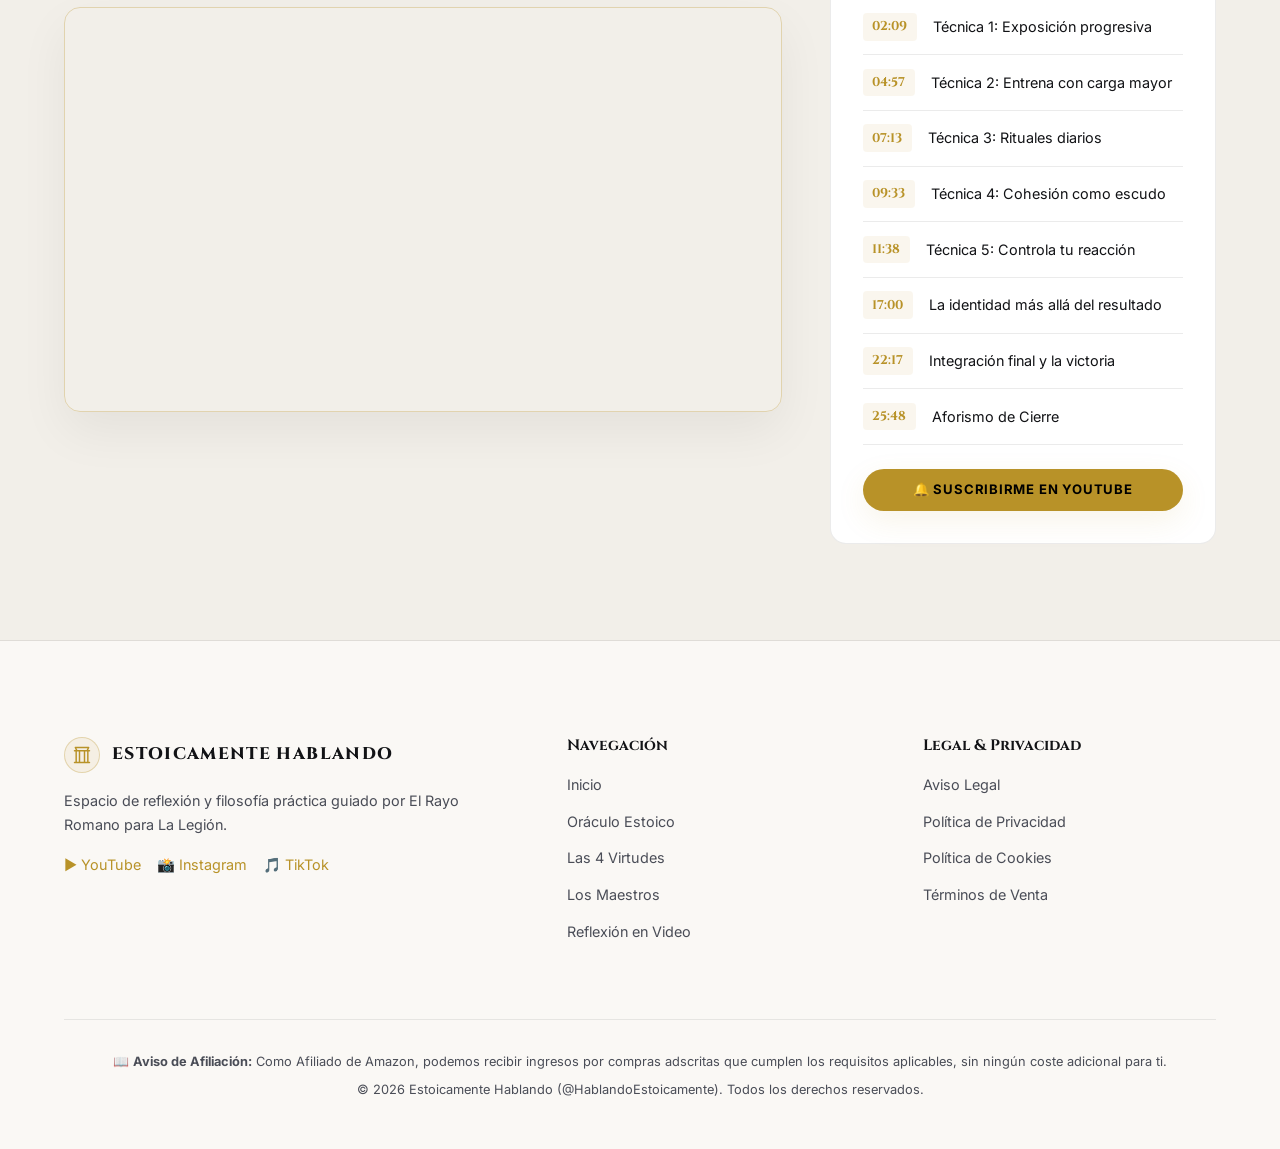
==== commit de8fdd1f: "Remove El Rayo Romano character image and implement total responsive design system for all mobile, t" ====
--- a/index.html
+++ b/index.html
@@ -170,13 +170,32 @@
             </div>
           </div>
 
-          <!-- Columna Derecha: Silueta Interactiva de El Rayo Romano -->
-          <div class="character-interactive-container" id="character-container">
-            <div class="character-speech-bubble" id="speech-bubble">
-              <strong>EL RAYO ROMANO</strong>
-              "El caos externo es inevitable; tu quietud interna es una elección."
-            </div>
-            <img src="./rayo-romano-silueta.png" id="character-img" alt="El Rayo Romano Silueta Interactiva" class="character-silhouette-img">
+          <!-- Columna Derecha: Grabado Tipográfico Editorial -->
+          <div class="editorial-visual-card">
+            <div style="font-family: var(--font-display); font-size: 0.8rem; letter-spacing: 0.15em; color: var(--color-gold); text-transform: uppercase;">
+              LA LEGIÓN // EDICIÓN 2026
+            </div>
+
+            <div class="visual-quote-serif">
+              "No tienes poder sobre los eventos externos, pero sí sobre tu mente. Aprende esto y encontrarás fortaleza."
+            </div>
+
+            <div style="font-family: var(--font-display); font-size: 0.85rem; letter-spacing: 0.1em; text-transform: uppercase; color: var(--text-sub);">
+              — MARCO AURELIO, MEDITACIONES
+            </div>
+
+            <hr style="border: 0; border-top: 1px solid var(--border-rule); margin: 2rem 0;">
+
+            <div style="display: flex; justify-content: space-around; text-align: center; gap: 1rem; flex-wrap: wrap;">
+              <div>
+                <div style="font-family: var(--font-display); font-size: 1.3rem; font-weight: 800; color: var(--color-gold);">100%</div>
+                <div style="font-size: 0.75rem; color: var(--text-muted);">PRÁCTICO</div>
+              </div>
+              <div>
+                <div style="font-family: var(--font-display); font-size: 1.3rem; font-weight: 800; color: var(--color-gold);">SERENIDAD</div>
+                <div style="font-size: 0.75rem; color: var(--text-muted);">MENTAL</div>
+              </div>
+            </div>
           </div>
 
         </div>
--- a/css/style.css
+++ b/css/style.css
@@ -598,25 +598,61 @@
 }
 
 /* --------------------------------------------------------------------------
-   11. RESPONSIVE BREAKPOINTS
-   -------------------------------------------------------------------------- */
+   11. SISTEMA RESPONSIVO TOTAL (TODOS LOS DISPOSITIVOS)
+   -------------------------------------------------------------------------- */
+
+/* Laptops y Pantallas Grandes (hasta 1200px) */
+@media (max-width: 1200px) {
+  .container {
+    max-width: 100%;
+    padding: 0 2rem;
+  }
+}
+
+/* Tablets & Laptops Pequeñas (hasta 1024px) */
 @media (max-width: 1024px) {
-  .hero-editorial-grid, .video-editorial-grid, .footer-luxury-grid {
+  .hero-editorial-grid, 
+  .video-editorial-grid, 
+  .footer-luxury-grid {
     grid-template-columns: 1fr;
     gap: 3rem;
   }
+
   .virtues-luxury-grid {
     grid-template-columns: repeat(2, 1fr);
-  }
+    gap: 1.5rem;
+  }
+
   .masters-luxury-grid {
     grid-template-columns: 1fr;
-  }
+    gap: 1.5rem;
+  }
+
   .editorial-form-row {
     grid-template-columns: 1fr;
-  }
-}
-
+    gap: 0.75rem;
+  }
+
+  .hero-editorial-section {
+    padding: 4rem 0;
+  }
+}
+
+/* Tablets Retrato & Teléfonos Grandes (hasta 768px) */
 @media (max-width: 768px) {
+  .container {
+    padding: 0 1.25rem;
+  }
+
+  .site-header-luxury {
+    padding: 0.85rem 0;
+  }
+
+  .brand-title {
+    font-size: 0.95rem;
+    letter-spacing: 0.05em;
+  }
+
   .luxury-nav-list {
     display: none;
     position: absolute;
@@ -624,14 +660,135 @@
     left: 0;
     width: 100%;
     background: var(--bg-card);
-    border: 1px solid var(--border-rule);
+    border-bottom: 1px solid var(--border-rule);
     flex-direction: column;
     padding: 1.5rem;
-    gap: 1rem;
-  }
-  .luxury-nav-list.active { display: flex; }
-  .mobile-menu-btn { display: block; }
-  .virtues-luxury-grid { grid-template-columns: 1fr; }
+    gap: 1.25rem;
+    box-shadow: var(--shadow-luxury);
+  }
+
+  .luxury-nav-list.active {
+    display: flex;
+  }
+
+  .mobile-menu-btn {
+    display: block;
+  }
+
+  .virtues-luxury-grid {
+    grid-template-columns: 1fr;
+  }
+
+  .editorial-headline {
+    font-size: clamp(2rem, 7vw, 3rem);
+  }
+
+  .editorial-lead {
+    font-size: 1rem;
+    margin-bottom: 2rem;
+  }
+
+  .editorial-optin-card {
+    padding: 1.5rem 1.25rem;
+  }
+
+  .editorial-visual-card {
+    padding: 2rem 1.5rem;
+  }
+
+  .oracle-luxury-box {
+    padding: 2.5rem 1.5rem;
+  }
+
+  .oracle-quote-display {
+    font-size: 1.25rem;
+    min-height: 140px;
+  }
+
+  .chapters-luxury-box {
+    padding: 1.5rem 1.25rem;
+  }
+
+  .chapter-link-row {
+    padding: 0.75rem;
+    flex-wrap: wrap;
+    gap: 0.5rem;
+  }
+
+  /* Cookie banner adaptativo */
+  .cookie-banner-luxury {
+    width: calc(100% - 2rem);
+    left: 1rem;
+    bottom: 1rem;
+    transform: translateY(20px);
+    padding: 1.25rem;
+  }
+
+  .cookie-actions-row {
+    flex-direction: column;
+    width: 100%;
+  }
+
+  .cookie-actions-row .btn-luxury-gold,
+  .cookie-actions-row .btn-luxury-ghost {
+    width: 100%;
+    justify-content: center;
+  }
+}
+
+/* Teléfonos Inteligentes (hasta 480px) */
+@media (max-width: 480px) {
+  .container {
+    padding: 0 1rem;
+  }
+
+  .brand-crest {
+    width: 32px;
+    height: 32px;
+  }
+
+  .brand-title {
+    font-size: 0.85rem;
+    letter-spacing: 0.03em;
+  }
+
+  h1 {
+    font-size: 1.85rem;
+  }
+
+  h2 {
+    font-size: 1.5rem;
+  }
+
+  .editorial-eyebrow {
+    font-size: 0.7rem;
+    letter-spacing: 0.1em;
+  }
+
+  .btn-luxury-gold, 
+  .btn-luxury-ghost {
+    width: 100%;
+    justify-content: center;
+    padding: 0.85rem 1.25rem;
+    font-size: 0.85rem;
+  }
+
+  .header-luxury-container .btn-luxury-gold {
+    width: auto;
+    padding: 0.4rem 0.85rem;
+    font-size: 0.75rem;
+  }
+
+  .oracle-quote-display {
+    font-size: 1.1rem;
+  }
+
+  .cookie-banner-luxury {
+    width: calc(100% - 1.25rem);
+    left: 0.625rem;
+    bottom: 0.625rem;
+    padding: 1rem;
+  }
 }
 
 @media (prefers-reduced-motion: reduce) {
@@ -641,113 +798,3 @@
   }
 }
 
-/* --------------------------------------------------------------------------
-   12. ESTILOS INTERACTIVOS — SILUETA DE EL RAYO ROMANO
-   -------------------------------------------------------------------------- */
-.character-interactive-container {
-  position: relative;
-  display: flex;
-  justify-content: center;
-  align-items: flex-end;
-  min-height: 480px;
-  background: radial-gradient(circle at center, rgba(212, 175, 55, 0.08) 0%, transparent 70%);
-  border-radius: var(--radius-card);
-  border: 1px dashed var(--border-rule);
-  padding: 2rem;
-  overflow: hidden;
-  transition: border-color 0.5s ease;
-}
-.character-interactive-container:hover {
-  border-color: var(--border-gold-subtle);
-}
-
-.character-silhouette-img {
-  max-height: 450px;
-  width: auto;
-  object-fit: contain;
-  z-index: 2;
-  transition: transform 0.4s cubic-bezier(0.165, 0.84, 0.44, 1), filter 0.4s ease;
-  filter: drop-shadow(0 10px 20px rgba(0, 0, 0, 0.4));
-  transform-origin: bottom center;
-  cursor: pointer;
-}
-.character-interactive-container:hover .character-silhouette-img {
-  transform: scale(1.03) translateY(-4px);
-  filter: drop-shadow(0 15px 30px rgba(212, 175, 55, 0.25));
-}
-
-.character-interactive-container::before {
-  content: '';
-  position: absolute;
-  bottom: 0;
-  width: 130px;
-  height: 20px;
-  background: rgba(0, 0, 0, 0.35);
-  border-radius: 50%;
-  filter: blur(8px);
-  z-index: 1;
-  transition: transform 0.4s ease, opacity 0.4s ease;
-}
-.character-interactive-container:hover::before {
-  transform: scaleX(1.15);
-  opacity: 0.5;
-}
-
-/* Burbuja de Diálogo Interactiva Editorial Luxury */
-.character-speech-bubble {
-  position: absolute;
-  top: 1rem;
-  left: 50%;
-  transform: translateX(-50%) translateY(12px) scale(0.96);
-  background: rgba(13, 14, 18, 0.92);
-  border: 1px solid var(--border-gold-subtle);
-  border-radius: 16px;
-  padding: 1.25rem 1.5rem;
-  max-width: 90%;
-  width: max-content;
-  text-align: center;
-  opacity: 0;
-  pointer-events: none;
-  z-index: 5;
-  backdrop-filter: blur(16px);
-  -webkit-backdrop-filter: blur(16px);
-  box-shadow: 0 15px 35px rgba(0, 0, 0, 0.6), 0 0 25px rgba(212, 175, 55, 0.2);
-  transition: opacity 0.4s cubic-bezier(0.165, 0.84, 0.44, 1), transform 0.4s cubic-bezier(0.175, 0.885, 0.32, 1.275);
-
-  font-family: var(--font-serif);
-  font-style: italic;
-  font-size: 1.05rem;
-  line-height: 1.5;
-  color: var(--text-main);
-  letter-spacing: 0.01em;
-}
-
-.character-speech-bubble strong {
-  display: block;
-  font-family: var(--font-display);
-  font-style: normal;
-  font-size: 0.72rem;
-  letter-spacing: 0.18em;
-  text-transform: uppercase;
-  color: var(--color-gold);
-  margin-bottom: 0.35rem;
-}
-
-.character-speech-bubble.active {
-  opacity: 1;
-  transform: translateX(-50%) translateY(0) scale(1);
-}
-
-.character-speech-bubble::after {
-  content: '';
-  position: absolute;
-  bottom: -7px;
-  left: 50%;
-  transform: translateX(-50%) rotate(45deg);
-  width: 13px;
-  height: 13px;
-  background: rgba(13, 14, 18, 0.92);
-  border-right: 1px solid var(--border-gold-subtle);
-  border-bottom: 1px solid var(--border-gold-subtle);
-}
-
